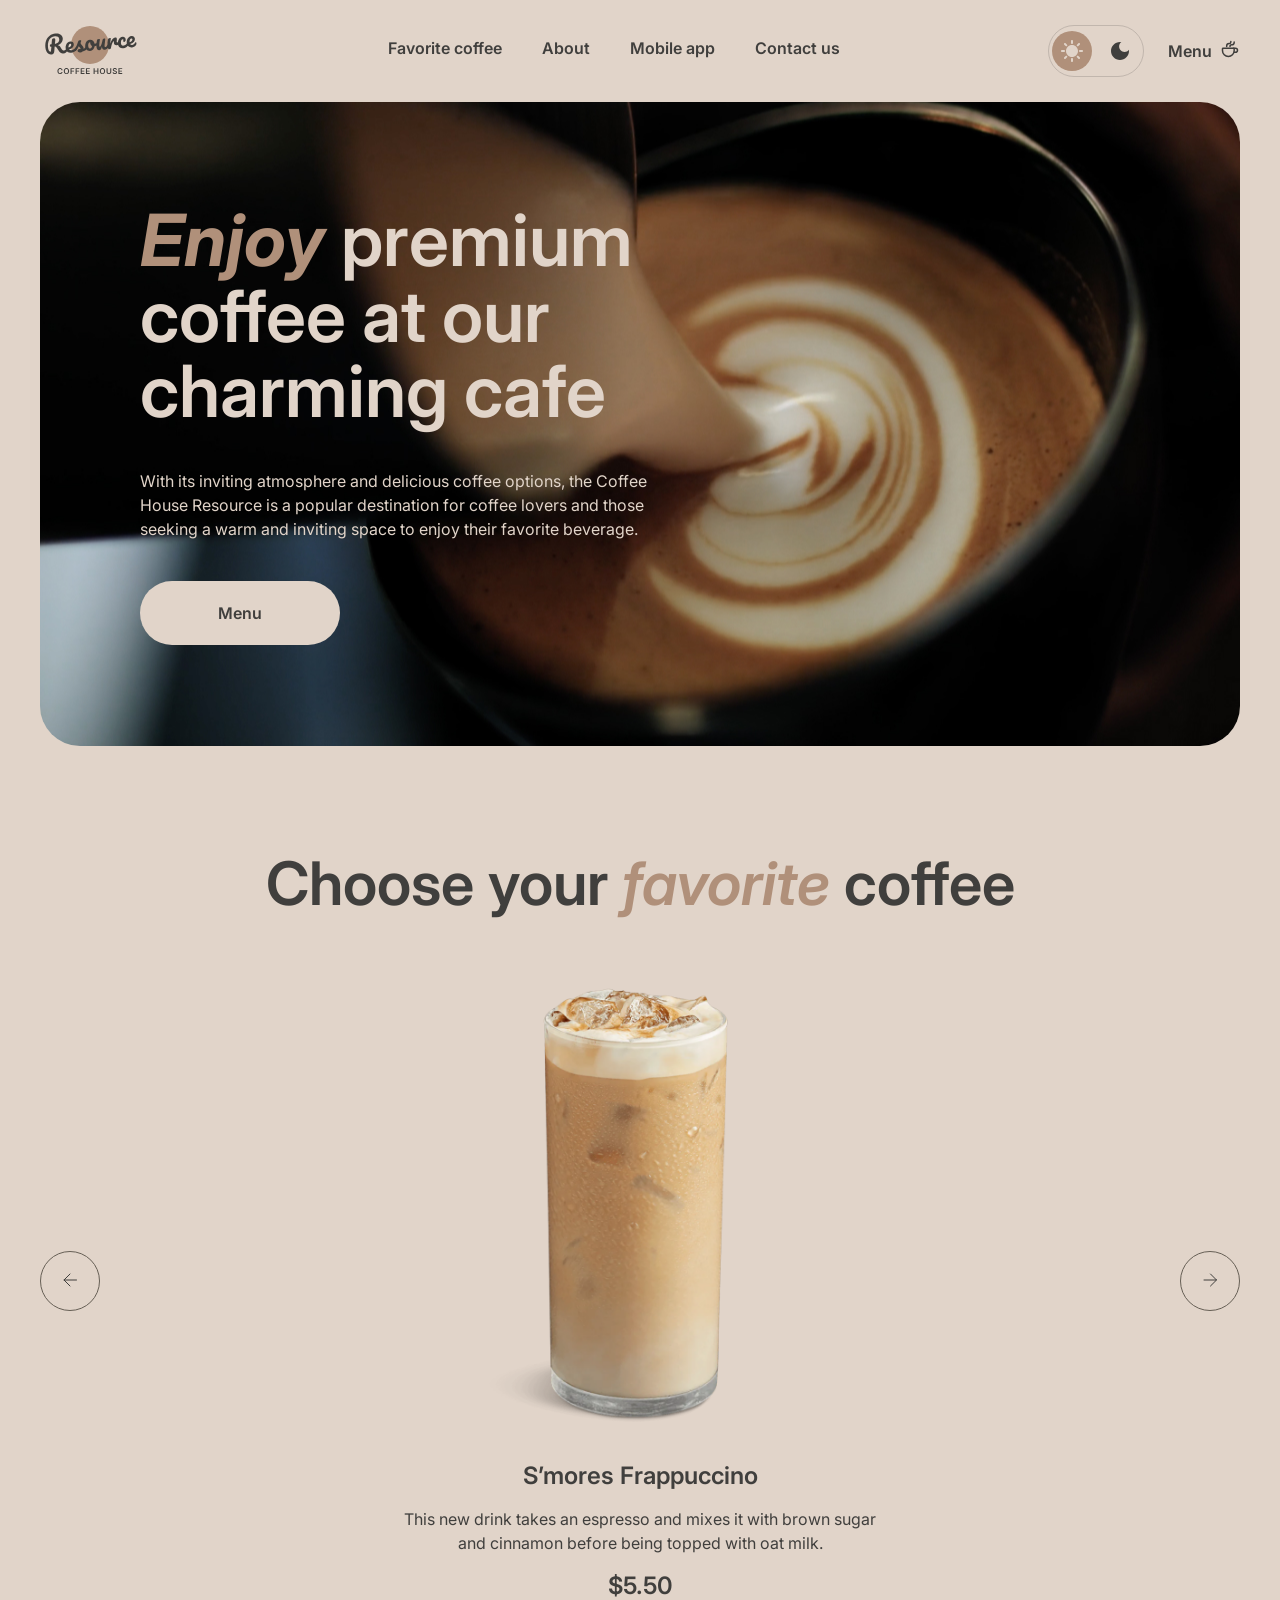
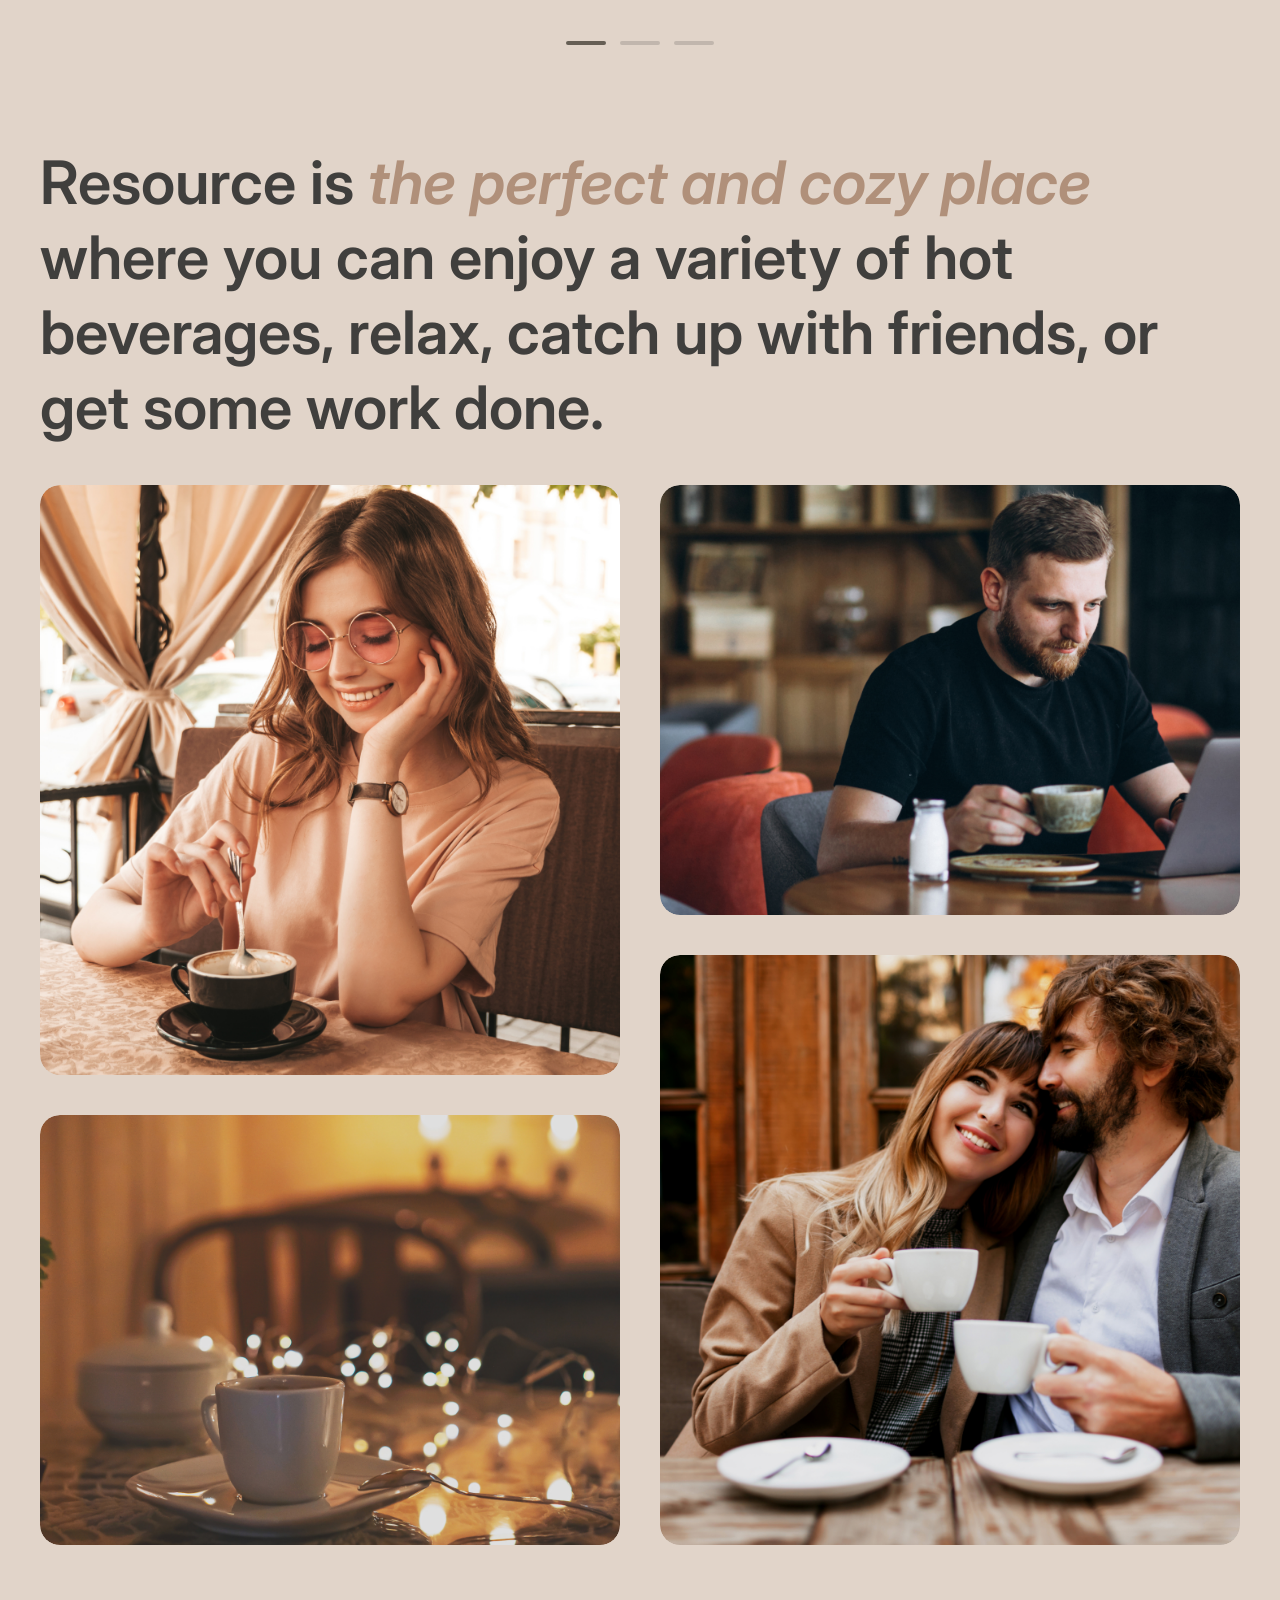
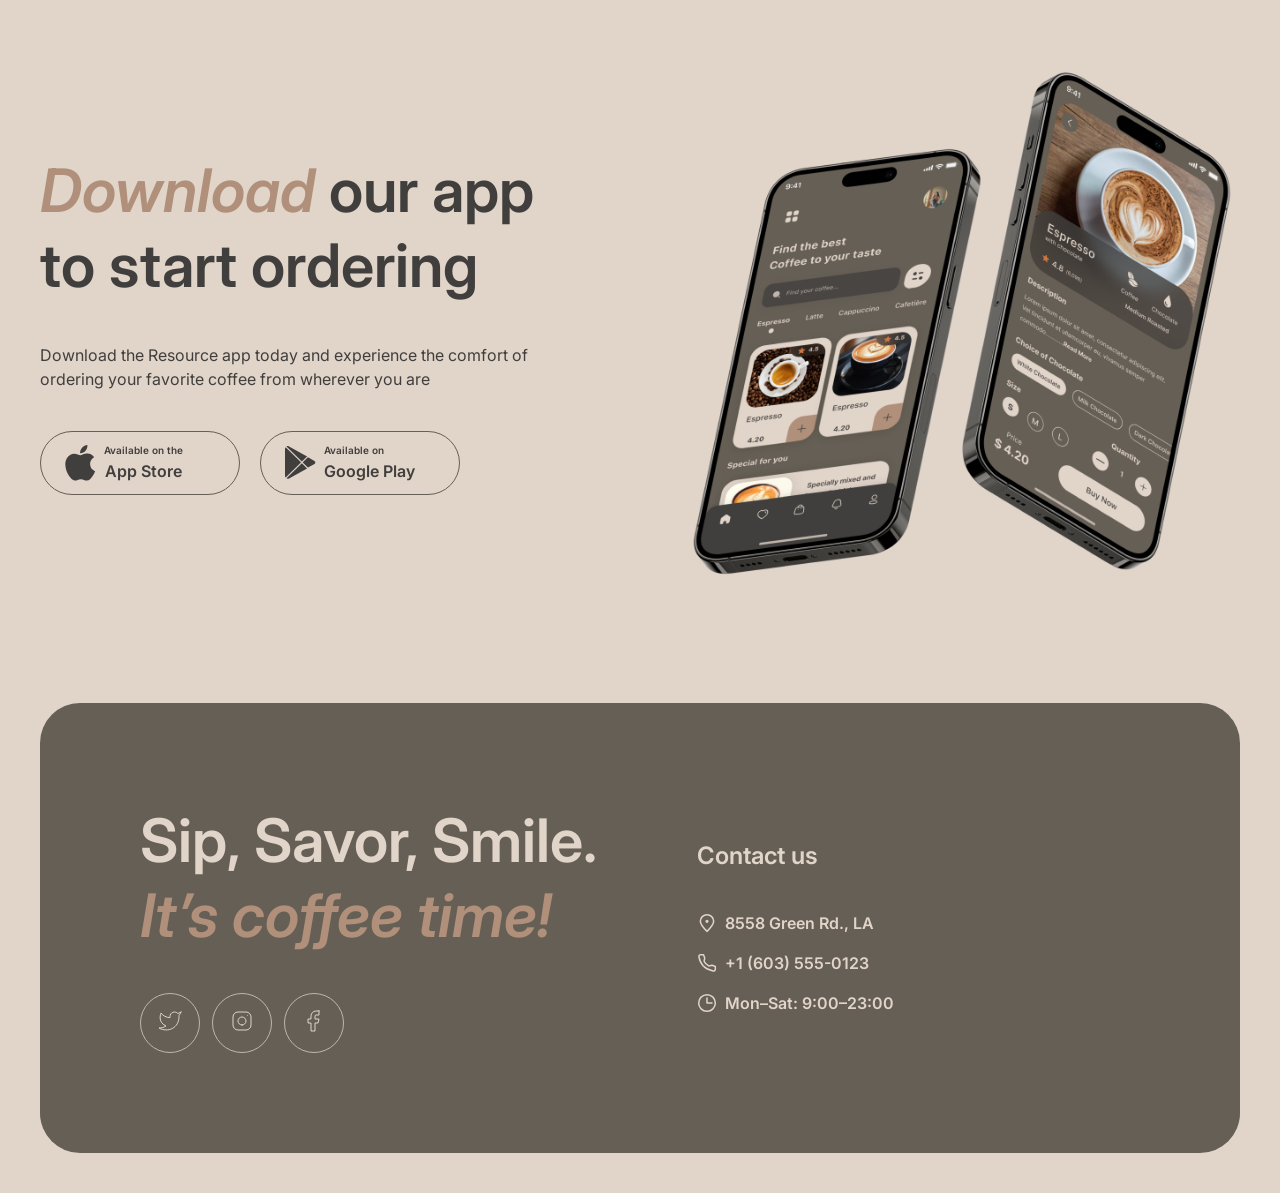
==== index.html @ 880266a3 "feat: implement slider functionality" ====
<!DOCTYPE html>
<html lang="en" data-theme="light">
<head>
    <meta charset="UTF-8">
    <meta name="viewport"
          content="width=device-width, initial-scale=1.0">
    <meta http-equiv="X-UA-Compatible" content="ie=edge">
    <title>Coffee House</title>
    <link rel="icon" href="assets/icons/free-icon-coffee-beans.png">
    <link rel="stylesheet" href="css/index.css">
</head>
<body>
<div class="wrapper">
    <header class="main-header">
        <div class="header-bar">
            <div class="header-logo">
                <a href="index.html">
                    <svg class="header-logo__icon" aria-hidden="true" width="100" height="60" viewBox="0 0 100 60" fill="none" xmlns="http://www.w3.org/2000/svg">
                        <path d="M69 25C69 35.4934 60.4934 44 50 44C39.5066 44 31 35.4934 31 25C31 14.5066 39.5066 6 50 6C60.4934 6 69 14.5066 69 25Z" fill="#B0907A"/>
                        <path d="M95.6784 22.2913C95.8856 22.2732 96.0534 22.3548 96.1817 22.5364C96.326 22.7165 96.4127 22.9739 96.442 23.3086C96.4922 23.8824 96.4 24.3884 96.1652 24.8265C95.7789 25.5509 95.2359 26.1365 94.5362 26.5832C93.8524 27.0285 93.0084 27.295 92.0042 27.3829C90.4741 27.5168 89.2469 27.1664 88.3226 26.3318C87.3969 25.4812 86.8658 24.2749 86.7291 22.7129C86.6329 21.6131 86.7748 20.5727 87.1547 19.5919C87.5333 18.5951 88.1046 17.7822 88.8687 17.1532C89.6487 16.5229 90.5568 16.1623 91.5928 16.0717C92.5173 15.9908 93.2829 16.2049 93.8895 16.714C94.4948 17.2071 94.8386 17.9239 94.9209 18.8643C95.0171 19.9641 94.7016 20.9473 93.9743 21.814C93.2617 22.6633 91.9772 23.4021 90.1208 24.0303C90.5675 24.73 91.2451 25.0401 92.1537 24.9606C92.8072 24.9035 93.3279 24.7053 93.7158 24.3662C94.1197 24.0257 94.5692 23.4725 95.0643 22.7064C95.2346 22.4506 95.4393 22.3122 95.6784 22.2913ZM91.3914 18.4503C90.8016 18.5019 90.3295 18.8885 89.9751 19.6102C89.6365 20.3304 89.5098 21.1767 89.5949 22.149L89.5991 22.1968C90.5199 21.8914 91.2318 21.4918 91.7347 20.9981C92.2376 20.5044 92.4632 19.9626 92.4117 19.3729C92.3852 19.0701 92.2766 18.8386 92.0859 18.6786C91.9098 18.5013 91.6783 18.4252 91.3914 18.4503Z" />
                        <path d="M83.2976 28.1446C81.7356 28.2813 80.4779 27.9497 79.5245 27.1497C78.5857 26.3324 78.0529 25.1985 77.926 23.7481C77.813 22.457 77.969 21.303 78.394 20.2861C78.819 19.2692 79.4149 18.4622 80.1818 17.8651C80.9487 17.268 81.7784 16.9304 82.671 16.8523C83.5477 16.7756 84.2481 16.9793 84.7723 17.4635C85.311 17.9303 85.6159 18.5702 85.6871 19.383C85.7456 20.0525 85.6437 20.6316 85.3813 21.1203C85.1348 21.6076 84.7725 21.8722 84.2944 21.9141C83.9915 21.9406 83.7382 21.8904 83.5344 21.7637C83.3465 21.6356 83.2414 21.444 83.2191 21.189C83.2093 21.0774 83.2141 20.9485 83.2334 20.8023C83.2527 20.6561 83.2676 20.5504 83.278 20.4852C83.3367 20.2392 83.357 20.0125 83.3389 19.8053C83.3208 19.5981 83.2511 19.4436 83.1297 19.3418C83.0243 19.2386 82.876 19.1953 82.6847 19.2121C82.3181 19.2441 81.9901 19.4415 81.7006 19.8041C81.4097 20.1508 81.193 20.6114 81.0506 21.186C80.9081 21.7606 80.8661 22.3826 80.9247 23.0521C81.0865 24.901 81.9723 25.7551 83.5821 25.6142C84.2356 25.557 84.9181 25.2805 85.6296 24.7846C86.3556 24.2714 87.0469 23.5444 87.7034 22.6036C87.8752 22.3637 88.0806 22.2333 88.3197 22.2124C88.5269 22.1942 88.6946 22.2759 88.8229 22.4574C88.9672 22.6375 89.054 22.895 89.0832 23.2297C89.1362 23.8354 89.028 24.3427 88.7587 24.7518C88.0904 25.7418 87.2526 26.5378 86.2452 27.1399C85.2524 27.7247 84.2699 28.0596 83.2976 28.1446Z"/>
                        <path d="M69.548 29.3476C68.9423 29.4006 68.4841 29.1195 68.1733 28.5042C67.8784 27.8876 67.6696 26.8779 67.5469 25.4753C67.3656 23.4032 67.4882 21.4089 67.9148 19.4924C68.0179 19.0177 68.2197 18.6627 68.5203 18.4276C68.8355 18.1752 69.288 18.0232 69.8778 17.9716C70.1965 17.9437 70.4232 17.964 70.5577 18.0326C70.6921 18.1011 70.7692 18.2469 70.7887 18.4701C70.811 18.7251 70.7416 19.3094 70.5806 20.2229C70.477 20.8744 70.3983 21.4434 70.3445 21.93C70.2907 22.4165 70.2626 23.0132 70.2602 23.7201C70.6663 22.3033 71.1584 21.136 71.7366 20.2181C72.3148 19.3002 72.8987 18.6308 73.4883 18.2098C74.0938 17.7874 74.6595 17.5532 75.1855 17.5072C76.2215 17.4166 76.7849 17.8893 76.8755 18.9253C76.8936 19.1325 76.8658 19.6409 76.7921 20.4504C76.7204 21.0991 76.6915 21.5032 76.7054 21.6626C76.7542 22.2204 76.9779 22.4819 77.3764 22.4471C77.8227 22.408 78.3658 22.0072 79.0057 21.2445C79.1948 21.0191 79.4009 20.8967 79.6241 20.8772C79.8313 20.8591 79.9991 20.9408 80.1274 21.1223C80.2702 21.2864 80.3549 21.5199 80.3814 21.8228C80.433 22.4125 80.314 22.8887 80.0245 23.2513C79.6187 23.7526 79.1275 24.1971 78.5511 24.5848C77.9893 24.9552 77.3736 25.1697 76.7042 25.2282C75.8594 25.3021 75.1951 25.1434 74.7111 24.7521C74.2431 24.3594 73.977 23.7965 73.9129 23.0633C73.892 22.8242 73.895 22.583 73.9219 22.3397C73.9258 22.0182 73.923 21.8016 73.9132 21.69C73.8909 21.435 73.7921 21.3151 73.6167 21.3305C73.3777 21.3514 73.0826 21.6503 72.7315 22.2271C72.395 22.7865 72.0738 23.5213 71.768 24.4314C71.4621 25.3415 71.2322 26.2932 71.0782 27.2864C70.9684 28.0509 70.8058 28.5791 70.5904 28.8709C70.3896 29.1455 70.0421 29.3044 69.548 29.3476Z" />
                        <path d="M59.2452 30.2488C58.5279 30.3116 57.9096 30.0364 57.3902 29.4233C56.8853 28.7929 56.5897 27.9836 56.5032 26.9954C56.3986 25.8 56.3828 24.7012 56.4557 23.699C56.5273 22.6809 56.6975 21.5979 56.9665 20.4501C57.0841 19.958 57.2772 19.5958 57.546 19.3635C57.8148 19.1312 58.26 18.9878 58.8816 18.9334C59.2323 18.9028 59.4762 18.9376 59.6135 19.038C59.7667 19.1371 59.8531 19.2981 59.8726 19.5213C59.8838 19.6488 59.8337 20.0868 59.7226 20.8354C59.6148 21.4391 59.534 21.9842 59.4802 22.4707C59.3078 24.1722 59.246 25.3019 59.2948 25.8598C59.3241 26.1945 59.3849 26.4301 59.4771 26.5666C59.568 26.6871 59.7011 26.7397 59.8764 26.7244C60.1155 26.7035 60.3895 26.4386 60.6983 25.9297C61.023 25.4195 61.3421 24.6608 61.6555 23.6536C61.9849 22.6451 62.2788 21.4148 62.5372 19.9627C62.6229 19.4734 62.7842 19.114 63.0211 18.8845C63.2739 18.6535 63.6633 18.5151 64.1893 18.4691C64.5559 18.437 64.8151 18.4625 64.967 18.5456C65.1174 18.6127 65.203 18.7658 65.224 19.0049C65.2588 19.4034 65.1551 20.5127 64.9128 22.3327C64.645 24.412 64.532 25.6907 64.5739 26.1688C64.6004 26.4717 64.685 26.7052 64.8279 26.8694C64.9693 27.0176 65.1437 27.0827 65.3509 27.0645C65.6697 27.0366 66.0275 26.8126 66.4244 26.3924C66.8358 25.9549 67.3698 25.2657 68.0263 24.3249C68.198 24.0851 68.4035 23.9547 68.6425 23.9337C68.8498 23.9156 69.0175 23.9973 69.1458 24.1788C69.2901 24.3589 69.3768 24.6163 69.4061 24.9511C69.4619 25.5886 69.3537 26.096 69.0815 26.4731C68.4701 27.3779 67.7896 28.1361 67.04 28.7477C66.3064 29.358 65.4375 29.707 64.4334 29.7949C63.6683 29.8618 63.0766 29.6165 62.6585 29.0588C62.2562 28.4997 62.0084 27.6862 61.9149 26.6183C61.7388 27.7259 61.4055 28.5982 60.9152 29.2354C60.4235 29.8566 59.8668 30.1944 59.2452 30.2488Z" />
                        <path d="M57.5606 22.8796C57.7678 22.8614 57.9362 22.9511 58.0659 23.1485C58.1956 23.346 58.2744 23.6041 58.3023 23.9229C58.3692 24.688 58.1779 25.1625 57.7282 25.3463C56.8011 25.7647 55.7659 26.048 54.6225 26.1963C54.4367 27.5616 53.9332 28.6898 53.1117 29.5808C52.2888 30.4559 51.3115 30.9429 50.1799 31.0419C49.2235 31.1256 48.3824 30.9663 47.6566 30.564C46.9467 30.1603 46.383 29.5913 45.9654 28.8569C45.5478 28.1225 45.3 27.309 45.2219 26.4164C45.1159 25.205 45.2529 24.1089 45.6328 23.1281C46.0114 22.1313 46.5841 21.3343 47.351 20.7372C48.1165 20.1242 48.9933 19.7744 49.9816 19.688C51.1929 19.582 52.2022 19.9193 53.0093 20.6999C53.8309 21.4632 54.3592 22.453 54.5941 23.6691C55.339 23.5558 56.2177 23.3183 57.23 22.9567C57.3547 22.9136 57.4649 22.8879 57.5606 22.8796ZM50.1494 28.4908C50.6595 28.4462 51.0797 28.2007 51.41 27.7542C51.7563 27.3063 51.959 26.6863 52.0182 25.8941C51.4948 25.6026 51.0739 25.1977 50.7555 24.6795C50.4531 24.1599 50.2754 23.5972 50.2224 22.9916C50.2001 22.7365 50.2017 22.4794 50.2272 22.2202L50.1076 22.2307C49.4701 22.2864 48.9633 22.644 48.5873 23.3032C48.2259 23.9452 48.094 24.824 48.1916 25.9398C48.2683 26.8164 48.4942 27.4712 48.8694 27.9042C49.2605 28.3357 49.6872 28.5313 50.1494 28.4908Z" />
                        <path d="M40.3093 32.4354C39.4805 32.508 38.8262 32.3725 38.3464 32.029C37.8826 31.6841 37.6298 31.2726 37.5879 30.7944C37.5517 30.38 37.6717 30.0081 37.9481 29.6787C38.2244 29.3494 38.6575 29.1589 39.2472 29.1073C39.4544 29.0892 39.6956 29.0922 39.9708 29.1163C40.2604 29.1231 40.4777 29.1282 40.6226 29.1316C40.5704 28.7185 40.4406 28.3364 40.2332 27.9851C40.0417 27.6325 39.8038 27.3 39.5195 26.9876C39.2338 26.6592 38.9682 26.3773 38.7228 26.1418C38.3109 27.1254 37.8851 27.9497 37.4454 28.6145C37.0216 29.278 36.5472 29.9137 36.0222 30.5218C35.7604 30.8338 35.4701 31.0038 35.1513 31.0316C34.8963 31.054 34.6814 30.9844 34.5067 30.823C34.3306 30.6457 34.2307 30.4216 34.207 30.1506C34.1791 29.8318 34.2648 29.5272 34.4643 29.2367L34.7416 28.827C35.5235 27.6664 36.1068 26.7159 36.4918 25.9756C36.7223 25.4896 36.9874 24.8481 37.2871 24.0509C37.5853 23.2379 37.8735 22.4016 38.1517 21.542C38.3932 20.8142 38.9921 20.4085 39.9484 20.3248C40.3947 20.2858 40.709 20.2984 40.8913 20.3628C41.0736 20.4271 41.1725 20.547 41.1878 20.7223C41.1962 20.8179 41.1775 20.9722 41.1319 21.1849C41.0863 21.3977 41.0167 21.6126 40.9233 21.8296C40.6866 22.4285 40.5857 22.9272 40.6205 23.3257C40.6415 23.5647 40.7442 23.8208 40.9286 24.0937C41.1291 24.3653 41.4235 24.7009 41.8118 25.1006C42.3804 25.7254 42.8131 26.2657 43.11 26.7216C43.4214 27.1601 43.6015 27.6583 43.6503 28.2162C43.6642 28.3756 43.6678 28.6001 43.6611 28.8898C44.4156 28.5187 45.2617 27.6335 46.1993 26.2345C46.371 25.9946 46.5765 25.8642 46.8155 25.8433C47.0227 25.8252 47.1905 25.9069 47.3188 26.0884C47.4631 26.2685 47.5498 26.5259 47.5791 26.8606C47.6321 27.4663 47.5239 27.9737 47.2545 28.3827C46.544 29.4407 45.8382 30.185 45.1371 30.6158C44.4505 31.0292 43.5747 31.2985 42.5095 31.4238C41.9194 32.0215 41.186 32.3587 40.3093 32.4354Z" />
                        <path d="M36.6171 26.7357C36.8243 26.7175 36.9921 26.7992 37.1204 26.9807C37.2646 27.1608 37.3514 27.4183 37.3807 27.753C37.4365 28.3905 37.3283 28.8979 37.0561 29.2751C36.5291 30.0439 35.7502 30.7786 34.7193 31.4791C33.7044 32.1782 32.5833 32.5815 31.3559 32.6888C29.6823 32.8353 28.3436 32.4947 27.3396 31.667C26.3356 30.8394 25.7646 29.6365 25.6266 28.0586C25.5304 26.9588 25.6722 25.9185 26.0522 24.9376C26.4308 23.9408 27.0021 23.1279 27.7662 22.4989C28.5462 21.8686 29.4542 21.508 30.4903 21.4174C31.4147 21.3365 32.1803 21.5506 32.787 22.0597C33.3923 22.5528 33.7361 23.2696 33.8183 24.21C33.9145 25.3098 33.599 26.293 32.8718 27.1597C32.1591 28.009 30.8826 28.7471 29.0422 29.3739C29.5048 30.0722 30.294 30.3726 31.4098 30.275C32.127 30.2122 32.9183 29.894 33.7836 29.3204C34.6634 28.7295 35.4025 27.9983 36.0009 27.1269C36.1726 26.887 36.378 26.7566 36.6171 26.7357ZM30.2888 23.796C29.6991 23.8476 29.227 24.2342 28.8725 24.9559C28.534 25.6761 28.4073 26.5224 28.4923 27.4947L28.4965 27.5425C29.4174 27.2371 30.1293 26.8375 30.6322 26.3438C31.1351 25.8501 31.3607 25.3083 31.3091 24.7186C31.2826 24.4158 31.174 24.1843 30.9834 24.0243C30.8072 23.847 30.5757 23.7709 30.2888 23.796Z" />
                        <path d="M27.6906 27.5167C27.8978 27.4986 28.0656 27.5803 28.1939 27.7618C28.3382 27.9419 28.4249 28.1993 28.4542 28.5341C28.5086 29.1557 28.4004 29.6631 28.1296 30.0561C27.4454 31.0476 26.7351 31.8324 25.9987 32.4108C25.261 32.9733 24.3581 33.3012 23.2902 33.3946C22.2541 33.4853 21.3451 33.2837 20.5631 32.79C19.797 32.2949 19.028 31.3985 18.256 30.1009C17.6351 29.063 17.151 28.3023 16.8035 27.8188C16.4547 27.3193 16.119 26.9712 15.7967 26.7745C15.4903 26.5765 15.1198 26.4724 14.6852 26.4622C14.6508 26.8025 14.5595 27.8705 14.4114 29.6663C14.3537 30.4744 14.3165 30.9675 14.3 31.1456C14.2256 32.1319 13.9724 32.9089 13.5402 33.4767C13.1067 34.0286 12.4038 34.3471 11.4315 34.4321C10.3636 34.5256 9.38799 34.2977 8.50477 33.7486C7.63609 33.1822 6.9298 32.3606 6.38589 31.2839C5.84059 30.1913 5.50518 28.9277 5.37968 27.4932C5.1454 24.8154 5.40544 22.4638 6.15978 20.4383C6.93006 18.4115 8.10738 16.8148 9.69174 15.6483C11.2906 14.4644 13.1899 13.7763 15.3895 13.5838C16.9196 13.45 18.223 13.5688 19.2994 13.9404C20.3759 14.312 21.1968 14.8826 21.762 15.6523C22.3432 16.4206 22.6784 17.3148 22.7676 18.3349C22.8457 19.2275 22.7073 20.1229 22.3522 21.0213C22.0117 21.9023 21.4476 22.7066 20.66 23.434C19.8724 24.1614 18.8869 24.7375 17.7034 25.1622C18.4866 25.3025 19.1057 25.5856 19.5605 26.0116C20.0154 26.4376 20.4891 27.0787 20.9816 27.9351C21.5115 28.8524 22.0112 29.5153 22.4806 29.924C22.966 30.3312 23.4955 30.5098 24.0693 30.4596C24.5794 30.4149 25.0509 30.205 25.4838 29.8299C25.9154 29.4388 26.4456 28.7981 27.0744 27.9079C27.2461 27.6681 27.4515 27.5377 27.6906 27.5167ZM11.3837 26.727C10.8418 26.7744 10.4561 26.6797 10.2266 26.4428C10.013 26.2045 9.89225 25.9259 9.86436 25.6071C9.8309 25.2246 9.92394 24.9113 10.1435 24.6672C10.379 24.4218 10.6562 24.2851 10.9749 24.2572L11.5727 24.2049C11.691 22.6206 11.8123 21.2528 11.9364 20.1016C12.053 19.0474 12.6771 18.4708 13.8088 18.3718C14.7173 18.2923 15.2071 18.659 15.2782 19.4719C15.2936 19.6473 15.2975 19.7835 15.2899 19.8805L14.9199 23.9121C15.7764 23.789 16.5393 23.5134 17.2085 23.0855C17.8937 22.6561 18.4149 22.0966 18.7722 21.4068C19.1454 20.7156 19.2957 19.9556 19.2232 19.1268C19.1353 18.1226 18.7236 17.3636 17.988 16.8498C17.2524 16.3359 16.2232 16.1369 14.9002 16.2526C13.3382 16.3893 12.0016 16.8997 10.8904 17.7839C9.79381 18.6508 8.98568 19.8779 8.46605 21.4653C7.94503 23.0366 7.78003 24.9142 7.97108 27.0978C8.06033 28.1179 8.24063 28.9855 8.51198 29.7006C8.78334 30.4157 9.08648 30.9432 9.42139 31.2834C9.75631 31.6235 10.0592 31.7817 10.3302 31.7579C10.5374 31.7398 10.6957 31.6216 10.8051 31.4032C10.9304 31.1834 11.0127 30.839 11.052 30.3698L11.3837 26.727Z" />
                        <path d="M78.4033 54.0001V48.1819H82.1874V49.0654H79.4573V50.645H81.9914V51.5285H79.4573V53.1165H82.2101V54.0001H78.4033Z" />
                        <path d="M75.9698 49.7813C75.9433 49.5332 75.8316 49.34 75.6346 49.2017C75.4395 49.0635 75.1857 48.9943 74.8732 48.9943C74.6535 48.9943 74.4651 49.0275 74.3079 49.0938C74.1507 49.1601 74.0304 49.25 73.9471 49.3637C73.8638 49.4773 73.8211 49.607 73.8192 49.7529C73.8192 49.8741 73.8467 49.9792 73.9016 50.0682C73.9585 50.1572 74.0352 50.233 74.1317 50.2955C74.2283 50.3561 74.3353 50.4072 74.4528 50.4489C74.5702 50.4906 74.6886 50.5256 74.8079 50.554L75.3533 50.6904C75.573 50.7415 75.7842 50.8106 75.9869 50.8977C76.1914 50.9849 76.3742 51.0947 76.5352 51.2273C76.698 51.3599 76.8268 51.5199 76.9215 51.7074C77.0162 51.8949 77.0636 52.1146 77.0636 52.3665C77.0636 52.7074 76.9764 53.0076 76.8022 53.2671C76.628 53.5246 76.3761 53.7263 76.0465 53.8722C75.7189 54.0161 75.3221 54.0881 74.8562 54.0881C74.4035 54.0881 74.0105 54.018 73.6772 53.8779C73.3458 53.7377 73.0863 53.5332 72.8988 53.2642C72.7132 52.9953 72.6128 52.6676 72.5977 52.2813H73.6346C73.6497 52.4839 73.7122 52.6525 73.8221 52.787C73.9319 52.9214 74.0749 53.0218 74.2511 53.0881C74.4291 53.1544 74.628 53.1875 74.8477 53.1875C75.0768 53.1875 75.2776 53.1534 75.4499 53.0852C75.6242 53.0152 75.7605 52.9186 75.859 52.7955C75.9575 52.6705 76.0077 52.5246 76.0096 52.358C76.0077 52.2065 75.9632 52.0815 75.8761 51.983C75.7889 51.8826 75.6668 51.7993 75.5096 51.733C75.3543 51.6648 75.1725 51.6042 74.9641 51.5512L74.3022 51.3807C73.823 51.2576 73.4442 51.071 73.1658 50.821C72.8893 50.5692 72.7511 50.2349 72.7511 49.8182C72.7511 49.4754 72.8439 49.1752 73.0295 48.9176C73.217 48.6601 73.4717 48.4602 73.7937 48.3182C74.1156 48.1743 74.4802 48.1023 74.8874 48.1023C75.3003 48.1023 75.6621 48.1743 75.9727 48.3182C76.2852 48.4602 76.5304 48.6582 76.7085 48.912C76.8865 49.1638 76.9783 49.4536 76.984 49.7813H75.9698Z" />
                        <path d="M70.2086 48.1819H71.2626V51.983C71.2626 52.3997 71.1641 52.7662 70.9672 53.0825C70.7721 53.3987 70.4975 53.6459 70.1433 53.8239C69.7891 54.0001 69.3753 54.0881 68.9018 54.0881C68.4264 54.0881 68.0117 54.0001 67.6575 53.8239C67.3033 53.6459 67.0287 53.3987 66.8336 53.0825C66.6386 52.7662 66.541 52.3997 66.541 51.983V48.1819H67.595V51.895C67.595 52.1374 67.648 52.3533 67.7541 52.5427C67.862 52.7321 68.0136 52.8807 68.2086 52.9887C68.4037 53.0948 68.6348 53.1478 68.9018 53.1478C69.1689 53.1478 69.3999 53.0948 69.595 52.9887C69.792 52.8807 69.9435 52.7321 70.0495 52.5427C70.1556 52.3533 70.2086 52.1374 70.2086 51.895V48.1819Z" />
                        <path d="M65.1444 51.0909C65.1444 51.7178 65.027 52.2548 64.7922 52.7017C64.5592 53.1468 64.241 53.4877 63.8376 53.7245C63.4361 53.9612 62.9806 54.0796 62.4711 54.0796C61.9617 54.0796 61.5052 53.9612 61.1018 53.7245C60.7003 53.4858 60.3821 53.144 60.1473 52.6989C59.9143 52.2519 59.7979 51.7159 59.7979 51.0909C59.7979 50.464 59.9143 49.9281 60.1473 49.483C60.3821 49.036 60.7003 48.6942 61.1018 48.4574C61.5052 48.2207 61.9617 48.1023 62.4711 48.1023C62.9806 48.1023 63.4361 48.2207 63.8376 48.4574C64.241 48.6942 64.5592 49.036 64.7922 49.483C65.027 49.9281 65.1444 50.464 65.1444 51.0909ZM64.0848 51.0909C64.0848 50.6496 64.0157 50.2775 63.8774 49.9745C63.741 49.6695 63.5516 49.4394 63.3092 49.2841C63.0668 49.1269 62.7874 49.0483 62.4711 49.0483C62.1549 49.0483 61.8755 49.1269 61.6331 49.2841C61.3907 49.4394 61.2003 49.6695 61.0621 49.9745C60.9257 50.2775 60.8575 50.6496 60.8575 51.0909C60.8575 51.5322 60.9257 51.9053 61.0621 52.2102C61.2003 52.5133 61.3907 52.7434 61.6331 52.9006C61.8755 53.0559 62.1549 53.1335 62.4711 53.1335C62.7874 53.1335 63.0668 53.0559 63.3092 52.9006C63.5516 52.7434 63.741 52.5133 63.8774 52.2102C64.0157 51.9053 64.0848 51.5322 64.0848 51.0909Z" />
                        <path d="M53.5918 54.0001V48.1819H54.6458V50.645H57.3418V48.1819H58.3986V54.0001H57.3418V51.5285H54.6458V54.0001H53.5918Z" />
                        <path d="M45.9482 54.0001V48.1819H49.7323V49.0654H47.0022V50.645H49.5363V51.5285H47.0022V53.1165H49.7551V54.0001H45.9482Z" />
                        <path d="M40.6895 54.0001V48.1819H44.4735V49.0654H41.7434V50.645H44.2775V51.5285H41.7434V53.1165H44.4963V54.0001H40.6895Z"/>
                        <path d="M35.6016 54.0001V48.1819H39.3288V49.0654H36.6555V50.645H39.0732V51.5285H36.6555V54.0001H35.6016Z" />
                        <path d="M30.5137 54.0001V48.1819H34.2409V49.0654H31.5676V50.645H33.9853V51.5285H31.5676V54.0001H30.5137Z" />
                        <path d="M29.1181 51.0909C29.1181 51.7178 29.0007 52.2548 28.7658 52.7017C28.5328 53.1468 28.2147 53.4877 27.8113 53.7245C27.4097 53.9612 26.9542 54.0796 26.4448 54.0796C25.9353 54.0796 25.4789 53.9612 25.0755 53.7245C24.6739 53.4858 24.3558 53.144 24.1209 52.6989C23.888 52.2519 23.7715 51.7159 23.7715 51.0909C23.7715 50.464 23.888 49.9281 24.1209 49.483C24.3558 49.036 24.6739 48.6942 25.0755 48.4574C25.4789 48.2207 25.9353 48.1023 26.4448 48.1023C26.9542 48.1023 27.4097 48.2207 27.8113 48.4574C28.2147 48.6942 28.5328 49.036 28.7658 49.483C29.0007 49.9281 29.1181 50.464 29.1181 51.0909ZM28.0584 51.0909C28.0584 50.6496 27.9893 50.2775 27.851 49.9745C27.7147 49.6695 27.5253 49.4394 27.2828 49.2841C27.0404 49.1269 26.7611 49.0483 26.4448 49.0483C26.1285 49.0483 25.8491 49.1269 25.6067 49.2841C25.3643 49.4394 25.1739 49.6695 25.0357 49.9745C24.8993 50.2775 24.8311 50.6496 24.8311 51.0909C24.8311 51.5322 24.8993 51.9053 25.0357 52.2102C25.1739 52.5133 25.3643 52.7434 25.6067 52.9006C25.8491 53.0559 26.1285 53.1335 26.4448 53.1335C26.7611 53.1335 27.0404 53.0559 27.2828 52.9006C27.5253 52.7434 27.7147 52.5133 27.851 52.2102C27.9893 51.9053 28.0584 51.5322 28.0584 51.0909Z" />
                        <path d="M22.5536 50.1449H21.4911C21.4608 49.9707 21.4049 49.8163 21.3235 49.6818C21.2421 49.5455 21.1407 49.4299 21.0195 49.3352C20.8983 49.2406 20.7601 49.1695 20.6048 49.1222C20.4513 49.0729 20.2856 49.0483 20.1076 49.0483C19.7913 49.0483 19.511 49.1279 19.2667 49.287C19.0224 49.4442 18.8311 49.6752 18.6928 49.9801C18.5546 50.2832 18.4854 50.6534 18.4854 51.0909C18.4854 51.536 18.5546 51.911 18.6928 52.2159C18.833 52.519 19.0243 52.7481 19.2667 52.9034C19.511 53.0568 19.7904 53.1335 20.1048 53.1335C20.279 53.1335 20.4419 53.1108 20.5934 53.0654C20.7468 53.018 20.8841 52.9489 21.0053 52.858C21.1284 52.7671 21.2317 52.6553 21.315 52.5227C21.4002 52.3902 21.4589 52.2387 21.4911 52.0682L22.5536 52.0739C22.5138 52.3504 22.4277 52.6099 22.2951 52.8523C22.1644 53.0947 21.993 53.3087 21.7809 53.4943C21.5688 53.6781 21.3207 53.822 21.0366 53.9262C20.7525 54.0284 20.4371 54.0796 20.0906 54.0796C19.5792 54.0796 19.1228 53.9612 18.7212 53.7245C18.3197 53.4877 18.0034 53.1459 17.7724 52.6989C17.5413 52.2519 17.4258 51.7159 17.4258 51.0909C17.4258 50.464 17.5423 49.9281 17.7752 49.483C18.0082 49.036 18.3254 48.6942 18.7269 48.4574C19.1284 48.2207 19.583 48.1023 20.0906 48.1023C20.4144 48.1023 20.7156 48.1477 20.994 48.2387C21.2724 48.3296 21.5205 48.4631 21.7383 48.6392C21.9561 48.8135 22.1351 49.0275 22.2752 49.2813C22.4173 49.5332 22.5101 49.821 22.5536 50.1449Z" />
                    </svg>
                </a>
            </div>
            <nav class="main-nav">
                <ul class="main-nav-list">
                    <li><a class="nav-item-link" href="#favorite-coffee">Favorite coffee</a></li>
                    <li><a class="nav-item-link" href="#about">About</a></li>
                    <li><a class="nav-item-link" href="#mobile-app">Mobile app</a></li>
                    <li><a class="nav-item-link" href="#main-footer">Contact us</a></li>
                </ul>
            </nav>
            <div class="header-controls">
                <div class="theme-controls">
                    <button class="theme-button light-theme-button active">
                        <svg class="light-theme-button-svg" aria-hidden="true" width="22" height="22" viewBox="0 0 22 22" fill="none" xmlns="http://www.w3.org/2000/svg">
                            <path d="M10 3V1C10 0.45 10.45 0 11 0C11.55 0 12 0.45 12 1V3C12 3.55 11.55 4 11 4C10.45 4 10 3.55 10 3ZM17.36 6.05L18.77 4.63C19.16 4.24 19.16 3.61 18.77 3.22C18.38 2.83 17.75 2.83 17.36 3.22L15.95 4.64C15.56 5.03 15.56 5.66 15.95 6.05C16.34 6.44 16.97 6.44 17.36 6.05ZM21 10H19C18.45 10 18 10.45 18 11C18 11.55 18.45 12 19 12H21C21.55 12 22 11.55 22 11C22 10.45 21.55 10 21 10ZM11 18C10.45 18 10 18.45 10 19V21C10 21.55 10.45 22 11 22C11.55 22 12 21.55 12 21V19C12 18.45 11.55 18 11 18ZM4.64 6.05L3.22 4.64C2.83 4.25 2.83 3.61 3.22 3.23C3.61 2.85 4.25 2.84 4.63 3.23L6.04 4.64C6.43 5.03 6.43 5.67 6.04 6.05C5.65 6.43 5.02 6.44 4.64 6.05ZM15.95 15.95C15.56 16.34 15.56 16.98 15.95 17.36L17.36 18.77C17.75 19.16 18.39 19.16 18.77 18.77C19.16 18.38 19.16 17.74 18.77 17.36L17.36 15.95C16.98 15.56 16.34 15.56 15.95 15.95ZM1 12H3C3.55 12 4 11.55 4 11C4 10.45 3.55 10 3 10H1C0.45 10 0 10.45 0 11C0 11.55 0.45 12 1 12ZM4.64 18.78L6.05 17.37C6.44 16.98 6.44 16.34 6.05 15.96C5.66 15.58 5.02 15.57 4.64 15.96L3.23 17.37C2.84 17.76 2.84 18.4 3.23 18.78C3.61 19.17 4.25 19.17 4.64 18.78ZM11 5C7.69 5 5 7.69 5 11C5 14.31 7.69 17 11 17C14.31 17 17 14.31 17 11C17 7.69 14.31 5 11 5Z" />
                        </svg>
                    </button>
                    <button class="theme-button dark-theme-button">
                        <svg class="dark-theme-button-svg" aria-hidden="true" width="18" height="18" viewBox="0 0 18 18" fill="none" xmlns="http://www.w3.org/2000/svg">
                            <path d="M9 0C4.03 0 0 4.03 0 9C0 13.97 4.03 18 9 18C13.97 18 18 13.97 18 9C18 8.54 17.96 8.08 17.9 7.64C16.92 9.01 15.32 9.9 13.5 9.9C10.52 9.9 8.1 7.48 8.1 4.5C8.1 2.69 8.99 1.08 10.36 0.0999999C9.92 0.0399999 9.46 0 9 0Z"/>
                        </svg>
                    </button>
                </div>
                <div class="menu-controls">
                    <a class="menu-link" href="menu.html">Menu
                        <svg class="menu-link__icon" aria-hidden="true" width="20" height="20" viewBox="0 0 20 20" fill="none" xmlns="http://www.w3.org/2000/svg">
                            <path d="M14.167 9.76667V11.6667C14.167 14.8883 11.5553 17.5 8.33366 17.5C5.112 17.5 2.50033 14.8883 2.50033 11.6667V9.76667C2.50033 9.4353 2.76896 9.16667 3.10033 9.16667H13.567C13.8984 9.16667 14.167 9.4353 14.167 9.76667Z" stroke-width="1.5" stroke-linecap="round" stroke-linejoin="round"/>
                            <path d="M10.0003 7.50008C10.0003 6.66675 10.5956 5.83341 11.786 5.83341C13.101 5.83341 14.167 4.76743 14.167 3.45246V2.91675" stroke-width="1.5" stroke-linecap="round" stroke-linejoin="round"/>
                            <path d="M6.66634 7.5V7.08333C6.66634 5.70262 7.78563 4.58333 9.16634 4.58333C10.0868 4.58333 10.833 3.83714 10.833 2.91667V2.5" stroke-width="1.5" stroke-linecap="round" stroke-linejoin="round"/>
                            <path d="M13.333 9.16675H15.4163C16.5669 9.16675 17.4997 10.0995 17.4997 11.2501C17.4997 12.4007 16.5669 13.3334 15.4163 13.3334H14.1663" stroke-width="1.5" stroke-linecap="round" stroke-linejoin="round"/>
                        </svg>
                    </a>
                    <button class="burger-icon"></button>
                </div>
            </div>
        </div>
        <div class="header-hero">
            <div class="hero-offer">
                <h1 class="offer-title"><strong>Enjoy</strong> premium coffee at our charming cafe</h1>
                <p class="offer-text">With its inviting atmosphere and delicious coffee options, the Coffee House Resource is a popular destination for coffee lovers and those seeking a warm and inviting space to enjoy their favorite beverage.</p>
                <button class="offer-button">
                    <svg class="menu-link__icon" aria-hidden="true" width="20" height="20" viewBox="0 0 20 20" fill="none" xmlns="http://www.w3.org/2000/svg">
                        <path d="M14.167 9.76667V11.6667C14.167 14.8883 11.5553 17.5 8.33366 17.5C5.112 17.5 2.50033 14.8883 2.50033 11.6667V9.76667C2.50033 9.4353 2.76896 9.16667 3.10033 9.16667H13.567C13.8984 9.16667 14.167 9.4353 14.167 9.76667Z" stroke-width="1.5" stroke-linecap="round" stroke-linejoin="round"/>
                        <path d="M10.0003 7.50008C10.0003 6.66675 10.5956 5.83341 11.786 5.83341C13.101 5.83341 14.167 4.76743 14.167 3.45246V2.91675" stroke-width="1.5" stroke-linecap="round" stroke-linejoin="round"/>
                        <path d="M6.66634 7.5V7.08333C6.66634 5.70262 7.78563 4.58333 9.16634 4.58333C10.0868 4.58333 10.833 3.83714 10.833 2.91667V2.5" stroke-width="1.5" stroke-linecap="round" stroke-linejoin="round"/>
                        <path d="M13.333 9.16675H15.4163C16.5669 9.16675 17.4997 10.0995 17.4997 11.2501C17.4997 12.4007 16.5669 13.3334 15.4163 13.3334H14.1663" stroke-width="1.5" stroke-linecap="round" stroke-linejoin="round"/>
                    </svg>
                    Menu
                </button>
            </div>
        </div>
    </header>
    <main class="main-content">
        <section class="favorite-coffee" id="favorite-coffee">
            <h2 class="favorite-coffee__title">Choose your <span>favorite</span> coffee</h2>
            <div class="favorite-coffee__slider">
                <button class="slider__button slider__left">
                    <svg class="slider__left-icon" aria-hidden="true" width="24" height="24" viewBox="0 0 24 24" fill="none" xmlns="http://www.w3.org/2000/svg">
                        <path d="M18.5 12H6M12 18L6 12L12 6" stroke-linecap="round" stroke-linejoin="round"/>
                    </svg>
                </button>
                <div class="slider__track">
                    <div class="slider__cards">
                        <div class="slider__card">
                            <img class="card__image" src="assets/images/slider/coffee-slider-1.png" alt="Latte in glass">
                            <h2 class="card__title">S’mores Frappuccino</h2>
                            <p class="card__description">This new drink takes an espresso and mixes it with brown sugar and cinnamon before being topped with oat milk.</p>
                            <h3 class="card__price">$5.50</h3>
                        </div>
                        <div class="slider__card">
                            <img class="card__image" src="assets/images/slider/coffee-slider-2.png" alt="Irish coffee in glass">
                            <h2 class="card__title">Irish coffee</h2>
                            <p class="card__description">Fragrant black coffee with Jameson Irish whiskey and whipped milk.</p>
                            <h3 class="card__price">$7.00</h3>
                        </div>
                        <div class="slider__card">
                            <img class="card__image" src="assets/images/slider/coffee-slider-3.png" alt="Kahlua coffee in glass">
                            <h2 class="card__title">Kahlua coffee</h2>
                            <p class="card__description">Classic coffee with milk and Kahlua liqueur under a cap of frothed milk.</p>
                            <h3 class="card__price">$7.00</h3>
                        </div>
                    </div>
                </div>
                <button class="slider__button slider__right">
                    <svg class="slider__right-icon" aria-hidden="true" width="24" height="24" viewBox="0 0 24 24" fill="none" xmlns="http://www.w3.org/2000/svg">
                        <path d="M6 12H18.5M12.5 18L18.5 12L12.5 6" stroke-linecap="round" stroke-linejoin="round"/>
                    </svg>
                </button>
            </div>
            <div class="slider__progress-bar">
                <span class="progress-bar__item active"></span>
                <span class="progress-bar__item"></span>
                <span class="progress-bar__item"></span>
            </div>
        </section>
        <section class="about" id="about">
            <h2 class="about__title">Resource is <span>the perfect and cozy place</span> where you can enjoy a variety of hot beverages, relax, catch up with friends, or get some work done.</h2>
            <div class="about__images">
                <div class="images__column-1">
                    <div class="about__image-wrapper-big">
                        <img class="about-image" src="assets/images/about-1.png" alt="Girl with coffee cup ">
                    </div>
                    <div class="about__image-wrapper-small">
                        <img class="about-image" src="assets/images/about-2.png" alt="Coffee in cup">
                    </div>
                </div>
                <div class="images__column-2">
                    <div class="about__image-wrapper-small">
                        <img class="about-image" src="assets/images/about-3.png" alt="Worker with coffee cup">
                    </div>
                    <div class="about__image-wrapper-big">
                        <img class="about-image" src="assets/images/about-4.png" alt="Duo enjoy coffee cup">
                    </div>
                </div>
            </div>
        </section>
        <section class="mobile-app" id="mobile-app">
            <div class="mobile-app__offer">
                <h2 class="mobile-offer__title"><span>Download</span> our app to start ordering</h2>
                <p class="mobile-offer__text">Download the Resource app today and experience the comfort of ordering your favorite coffee from wherever you are</p>
                <div class="mobile-offer__mobile-controls">
                    <button class="mobile-controls__ios">
                        <svg class="ios__icon" aria-hidden="true" width="31" height="36" viewBox="0 0 27 32" fill="none" xmlns="http://www.w3.org/2000/svg">
                            <path d="M22.0578 16.8306C22.021 12.8323 25.4156 10.8871 25.5708 10.7966C23.6483 8.06361 20.6684 7.69021 19.6213 7.66043C17.1185 7.40364 14.6909 9.12057 13.4159 9.12057C12.1156 9.12057 10.1523 7.68524 8.03638 7.72742C5.31352 7.76836 2.76624 9.30541 1.36919 11.6922C-1.51399 16.5589 0.636305 23.7107 3.39861 27.6446C4.7804 29.5711 6.39503 31.7223 8.50843 31.6466C10.576 31.5635 11.3483 30.3614 13.8435 30.3614C16.3157 30.3614 17.0409 31.6466 19.1963 31.5982C21.4153 31.5635 22.8124 29.6629 24.1458 27.719C25.7426 25.5108 26.3839 23.3361 26.4093 23.2245C26.3572 23.2071 22.0998 21.6229 22.0578 16.8306Z"/>
                            <path d="M17.9863 5.07263C19.0983 3.71671 19.8592 1.872 19.648 0C18.0384 0.0694711 16.0256 1.08549 14.8664 2.41164C13.8409 3.58025 12.9248 5.49566 13.1615 7.29695C14.9695 7.42845 16.8259 6.40747 17.9863 5.07263Z"/>
                        </svg>
                        <span class="ios__text">
                        <span class="ios__text__line-1">Available on the</span>
                        <span class="ios__text__line-2">App Store</span>
                    </span>
                    </button>
                    <button class="mobile-controls__android">
                        <svg class="android__icon" aria-hidden="true" width="31" height="33" viewBox="0 0 31 33" fill="none" xmlns="http://www.w3.org/2000/svg">
                            <path d="M0.572202 1.40292C0.209755 1.77285 0 2.34879 0 3.09466V29.6994C0 30.4452 0.209755 31.0212 0.572202 31.3911L0.661658 31.4723L15.9523 16.5699V16.2181L0.661658 1.31571L0.572202 1.40292Z"/>
                            <path d="M22.894 21.5399L17.8027 16.57V16.2181L22.9001 11.2481L23.0143 11.3128L29.0509 14.6617C30.7737 15.6121 30.7737 17.176 29.0509 18.1324L23.0143 21.4753L22.894 21.5399V21.5399Z"/>
                            <path d="M22.0897 22.4007L16.8781 17.3195L1.49805 32.3166C2.07025 32.903 3.00336 32.9737 4.06448 32.3872L22.0897 22.4007"/>
                            <path d="M22.0897 10.3875L4.06448 0.400992C3.00336 -0.179462 2.07025 -0.108787 1.49805 0.477683L16.8781 15.4688L22.0897 10.3875Z"/>
                        </svg>
                        <span class="android__text">
                        <span class="android__text__line-1">Available on</span>
                        <span class="android__text__line-2">Google Play</span>
                    </span>
                    </button>
                </div>
            </div>
            <div class="mobile-app__image">
                <img src="assets/images/mobile-screens.png" alt="iPhone app screenshot">
            </div>
        </section>
    </main>
    <footer class="main-footer" id="main-footer">
        <div class="footer__offer">
            <h2 class="footer__title">Sip, Savor, Smile.<span>It’s coffee time!</span></h2>
            <div class="footer__controls">
                <button class="footer__button footer__twitter-button">
                    <svg class="footer_button-icon twitter__icon" aria-hidden="true" width="24" height="24" viewBox="0 0 24 24" fill="none" xmlns="http://www.w3.org/2000/svg">
                        <path d="M23 3.01006C23 3.01006 20.9821 4.20217 19.86 4.54006C19.2577 3.84757 18.4573 3.35675 17.567 3.13398C16.6767 2.91122 15.7395 2.96725 14.8821 3.29451C14.0247 3.62177 13.2884 4.20446 12.773 4.96377C12.2575 5.72309 11.9877 6.62239 12 7.54006V8.54006C10.2426 8.58562 8.50127 8.19587 6.93101 7.4055C5.36074 6.61513 4.01032 5.44869 3 4.01006C3 4.01006 -1 13.0101 8 17.0101C5.94053 18.408 3.48716 19.109 1 19.0101C10 24.0101 21 19.0101 21 7.51006C20.9991 7.23151 20.9723 6.95365 20.92 6.68006C21.9406 5.67355 23 3.01006 23 3.01006Z"  stroke-linecap="round" stroke-linejoin="round"/>
                    </svg>
                </button>
                <button class="footer__button footer__instagram-button">
                    <svg class="footer_button-icon" aria-hidden="true" width="24" height="24" viewBox="0 0 24 24" fill="none" xmlns="http://www.w3.org/2000/svg">
                        <path d="M12 16C14.2091 16 16 14.2091 16 12C16 9.79086 14.2091 8 12 8C9.79086 8 8 9.79086 8 12C8 14.2091 9.79086 16 12 16Z"  stroke-linecap="round" stroke-linejoin="round"/>
                        <path d="M3 16V8C3 5.23858 5.23858 3 8 3H16C18.7614 3 21 5.23858 21 8V16C21 18.7614 18.7614 21 16 21H8C5.23858 21 3 18.7614 3 16Z" />
                        <path d="M17.5 6.51L17.51 6.49889" stroke-linecap="round" stroke-linejoin="round"/>
                    </svg>
                </button>
                <button class="footer__button footer__facebook-button">
                    <svg class="footer_button-icon" aria-hidden="true" width="24" height="24" viewBox="0 0 24 24" fill="none" xmlns="http://www.w3.org/2000/svg">
                        <path d="M17 2H14C12.6739 2 11.4021 2.52678 10.4645 3.46447C9.52678 4.40215 9 5.67392 9 7V10H6V14H9V22H13V14H16L17 10H13V7C13 6.73478 13.1054 6.48043 13.2929 6.29289C13.4804 6.10536 13.7348 6 14 6H17V2Z" stroke-linecap="round" stroke-linejoin="round"/>
                    </svg>
                </button>
            </div>
        </div>
        <div class="footer__contact-info">
            <h2 class="contact-info__title">Contact us</h2>
            <div class="contact-info__list">
                <a class="contact-info__item contact-info__item-1" href="https://maps.app.goo.gl/MbpjvU7vzGvJ7MXD7" target="_blank">
                <span class="contact-info__text">
                    <svg class="item__pin" aria-hidden="true" width="20" height="20" viewBox="0 0 20 20" fill="none" xmlns="http://www.w3.org/2000/svg">
                    <path d="M16.6663 8.33329C16.6663 12.0152 9.99967 18.3333 9.99967 18.3333C9.99967 18.3333 3.33301 12.0152 3.33301 8.33329C3.33301 4.65139 6.31778 1.66663 9.99967 1.66663C13.6816 1.66663 16.6663 4.65139 16.6663 8.33329Z" stroke="#E1D4C9" stroke-width="1.5"/>
                    <path d="M10.0003 9.16667C10.4606 9.16667 10.8337 8.79357 10.8337 8.33333C10.8337 7.8731 10.4606 7.5 10.0003 7.5C9.54009 7.5 9.16699 7.8731 9.16699 8.33333C9.16699 8.79357 9.54009 9.16667 10.0003 9.16667Z" fill="#E1D4C9" stroke="#E1D4C9" stroke-width="1.5" stroke-linecap="round" stroke-linejoin="round"/>
                </svg>
                    8558 Green Rd., LA
                </span>
                </a>
                <a class="contact-info__item contact-info__item-2" href="tel:+16035550123">
                <span class="contact-info__text">
                    <svg class="item__phone" aria-hidden="true" width="20" height="20" viewBox="0 0 20 20" fill="none" xmlns="http://www.w3.org/2000/svg">
                    <path d="M15.0984 12.2516L11.6665 12.9166C9.34845 11.7531 7.91654 10.4166 7.08321 8.33329L7.72483 4.89154L6.51197 1.66663L3.72946 1.66663C2.60191 1.66663 1.71466 2.59958 1.90108 3.71161C2.29888 6.08454 3.37231 10.0391 6.24987 12.9166C9.27338 15.9401 13.5661 17.3318 16.1378 17.9288C17.299 18.1983 18.3332 17.2908 18.3332 16.0988L18.3332 13.4843L15.0984 12.2516Z" stroke="#E1D4C9" stroke-width="1.5" stroke-linecap="round" stroke-linejoin="round"/>
                </svg>
                    +1 (603) 555-0123
                </span>
                </a>
                <div class="contact-info__item contact-info__item-3">
                    <svg aria-hidden="true" width="20" height="20" viewBox="0 0 20 20" fill="none" xmlns="http://www.w3.org/2000/svg">
                        <g clip-path="url(#clip0_217_1736)">
                            <path d="M10 5L10 10L15 10" stroke="#E1D4C9" stroke-width="1.5" stroke-linecap="round" stroke-linejoin="round"/>
                            <path d="M10.0003 18.3333C14.6027 18.3333 18.3337 14.6023 18.3337 9.99996C18.3337 5.39759 14.6027 1.66663 10.0003 1.66663C5.39795 1.66663 1.66699 5.39759 1.66699 9.99996C1.66699 14.6023 5.39795 18.3333 10.0003 18.3333Z" stroke="#E1D4C9" stroke-width="1.5" stroke-linecap="round" stroke-linejoin="round"/>
                        </g>
                        <defs>
                            <clipPath id="clip0_217_1736">
                                <rect width="20" height="20" fill="white"/>
                            </clipPath>
                        </defs>
                    </svg>
                    Mon–Sat: 9:00–23:00
                </div>
            </div>
        </div>
    </footer>
</div>
<script src="js/theme.js"></script>
<script src="js/carousel.js"></script>
</body>
</html>
---- css/index.css ----
@import url('https://fonts.googleapis.com/css2?family=Inter:wght@300;400;600;700&display=swap');

:root {
    --text-primary: #403F3D;
    --text-inverse: #E1D4C9;
    --text-accent: #B0907A;

    --background-page: #E1D4C9;
    --background-container: #665F55;
    --background-overlay: #403F3D;

    --border-primary: #C1B6AD;
    --border-inverse: #665F55;

    --light-theme-button-active: #B0907A;
    --light-theme-button-hover: #B0907A;

    --dark-theme-button-active: #B0907A;
    --dark-theme-button-hover: #665F55;
    --dark-theme-button-svg: #E1D4C9;
}

[data-theme="dark"] {
    --text-primary: #E1D4C9;
    --text-inverse: #E1D4C9;
    --text-accent: #B0907A;

    --background-page: #292826;
    --background-container: #403F3D;
    --background-overlay: #292826;

    --border-primary: #665F55;
    --border-inverse: #C1B6AD;

    --light-theme-button-active: #B0907A;
    --light-theme-button-hover: #403F3D;

    --dark-theme-button-active: #B0907A;
    --dark-theme-button-hover: #665F55;
    --dark-theme-button-svg: #E1D4C9;
}

html, body {
    font-size: 10px;
    background-color: var(--background-page);
    font-family: 'Inter', sans-serif;
    margin: 0;
    scroll-behavior: smooth;
}

a,
button {
    transition: all 0.7s ease;
}

.wrapper {
    max-width: 1440px;
    margin: 0 auto;
    padding: 2rem 4rem 4rem;
    box-sizing: border-box;
}

.header-bar {
    display: flex;
    justify-content: space-between;
}

.header-logo__icon {
    fill: var(--text-primary);
}

.main-nav-list {
    display: flex;
    justify-content: center;
    list-style: none;
    gap: 4rem;
    font-size: 1.6rem;
    font-weight: 600;
    color: var(--text-primary);
    line-height: 150%;
    letter-spacing: 0;
}

.main-nav-list a {
    color: inherit;
    text-decoration: none;
}

.nav-item-link {
    position: relative;
    display: inline-block;
}

.nav-item-link::after {
    content: "";
    position: absolute;
    height: 2px;
    background: var(--text-primary);
    left: 0;
    bottom: -0.4rem;
    width: 0;
    pointer-events: none;
    transition: width 0.7s ease;
}

.nav-item-link:hover::after {
    width: 100%;
}

.header-controls {
    display: flex;
    gap: 2.4rem;
    align-items: center;
}

.theme-controls {
    display: flex;
    justify-content: center;
    align-items: center;
    width: 8.8rem;
    height: 4.4rem;
    gap: 0.8rem;
    border-radius: 10rem;
    border: 0.1rem solid var(--border-primary);
    padding: 3px;
}

.theme-controls > button, .menu-link {
    background: none;
    border: none;
    cursor: pointer;
    padding: 0;
    margin: 0;
}

.menu-link__icon {
    stroke: var(--text-primary);
}

.light-theme-button.active {
    background-color: var(--light-theme-button-active);
    cursor: default;
}

.light-theme-button,
.dark-theme-button{
    display: flex;
    align-items: center;
    justify-content: center;
    width: 44px;
    height: 40px;
    border-radius: 10rem;
    transition: background-color 0.1s ease;
}

.light-theme-button-svg {
    fill: var(--text-inverse);
}

.light-theme-button:hover {
    background-color: var(--light-theme-button-hover);
}

.dark-theme-button.active {
    background-color: var(--dark-theme-button-active);
    cursor: default;
}

.dark-theme-button:hover {
    background-color: var(--dark-theme-button-hover);
    border-radius: 10rem;
}

.dark-theme-button:hover.active {
    background-color: var(--dark-theme-button-active);
}

.dark-theme-button-svg {
    fill: var(--text-primary);
}

.dark-theme-button:hover .dark-theme-button-svg path {
    fill: var(--dark-theme-button-svg);
}

.menu-link {
    position: relative;
    display: flex;
    gap: 0.8rem;
    font-family: inherit;
    color: var(--text-primary);
    font-size: 1.6rem;
    font-weight: 600;
    line-height: 150%;
    letter-spacing: 0;
    width: 7.2rem;
    height: 2.4rem;
    text-decoration: none;
}

.menu-link.active {
    cursor: default;
}

.menu-link::after {
    content: "";
    position: absolute;
    height: 2px;
    background: var(--text-primary);
    left: 0;
    bottom: -0.4rem;
    width: 0;
    transition: width 0.8s ease;
}

.menu-link:hover::after {
    width: 100%;
}

.menu-link:hover::after,
.menu-link.active::after {
    width: 100%;
}

.burger-icon {
    display: none;
    cursor: pointer;
    background: none;
    height: 4.4rem;
    width: 4.4rem;
    border: 0.1rem solid var(--border-inverse);
    border-radius: 10rem;
    position: relative;
}

.burger-icon::before,
.burger-icon::after {
    content: '';
    position: absolute;
    left: 50%;
    transform: translateX(-50%);
    width: 16px;
    height: 2px;
    background-color: var(--text-primary);
}

.burger-icon::before {
    top: calc(50% - 4px);
}

.burger-icon::after {
    top: calc(50% + 4px);
}

.header-hero {
    background-image: url("../assets/images/hero-banner.jpg");
    background-position: center;
    border-radius: 4rem;
    margin-top: 2rem;
    height: 64.4rem;
}

.hero-offer {
    width: 53rem;
    display: flex;
    flex-direction: column;
    gap: 4rem;
    padding: 10rem 0 10rem 10rem;
}

.offer-title {
    font-family: inherit;
    font-size: 7.2rem;
    color: var(--text-inverse);
    font-weight: 600;
    line-height: 105%;
    letter-spacing: 0;
    margin: 0;
}

.offer-title strong {
    font-style: italic;
    color: var(--text-accent);
}

.offer-text {
    font-family: inherit;
    font-size: 1.6rem;
    font-weight: 400;
    line-height: 150%;
    letter-spacing: 0;
    color: var(--text-inverse);
    margin: 0;
}

.offer-button {
    position: relative;
    width: 20rem;
    height: 6.4rem;
    border-radius: 10rem;
    font-family: inherit;
    border: none;
    cursor: pointer;
    padding: 0;
    margin: 0;
    color: var(--text-primary);
    font-weight: 600;
    font-size: 1.6rem;
    line-height: 150%;
    letter-spacing: 0;
    background: var(--background-page);
}

.offer-button .menu-link__icon {
    position: absolute;
    transform: translateY(-60%);
    width: 2rem;
    height: 2rem;
    top: 50%;
    right: 5.2rem;
    pointer-events: none;
    opacity: 0;
    transition: opacity 0.8s ease;
}

.offer-button:hover .menu-link__icon {
    opacity: 1;
}

.favorite-coffee {
    margin-bottom: 10rem;
}

.favorite-coffee__title {
    font-weight: 600;
    font-size: 6rem;
    line-height: 125%;
    letter-spacing: 0;
    text-align: center;
    color: var(--text-primary);
    margin: 10rem 0 4rem;
}

.favorite-coffee__title span {
    font-style: italic;
    color: var(--text-accent);
}

.favorite-coffee__slider {
    display: flex;
    justify-content: space-between;
    align-items: center;
}

.slider__button {
    background: none;
    cursor: pointer;
    padding: 0;
    margin: 0;
    border: 1px solid var(--border-inverse);
    width: 6rem;
    height: 6rem;
    border-radius: 100px;
}

.slider__button:hover {
    background: var(--background-container);
    border: 1px solid transparent;
}

.slider__left-icon,
.slider__right-icon {
    stroke: var(--text-primary);
}

.slider__button:hover .slider__left-icon path,
.slider__button:hover .slider__right-icon path{
    stroke: var(--text-inverse);
}

.slider__track {
    overflow: hidden;
    position: relative;
    max-width: 48rem;
    /*width: 100%;*/
}

.slider__cards {
    display: flex;
    width: 100%;
    transition: transform 0.5s ease-in-out;
}

.slider__card {
    flex: 0 0 100%;
    min-width: 0;
    max-width: 48rem;
    display: flex;
    flex-direction: column;
    align-items: center;
}

.card__title {
    margin: 2rem 0 0;
    font-weight: 600;
    font-size: 2.4rem;
    line-height: 125%;
    letter-spacing: 0;
    text-align: center;
    color: var(--text-primary);
}
.card__image {
    width: 100%;
    height: 100%;
}


.card__description {
    margin: 1.6rem 0 0;
    font-weight: 400;
    font-size: 1.6rem;
    line-height: 150%;
    letter-spacing: 0;
    text-align: center;
    color: var(--text-primary);
}

.card__price {
    margin: 1.6rem 0 0;
    font-weight: 600;
    font-size: 2.4rem;
    line-height: 125%;
    letter-spacing: 0;
    text-align: center;
    color: var(--text-primary);
}

.slider__progress-bar {
    display: flex;
    gap: 1.4rem;
    justify-content: center;
    margin-top: 4rem;
}

.progress-bar__item {
    display: inline-block;
    border-radius: 10rem;
    height: 0.4rem;
    width: 4rem;
    background: var(--border-primary);
}

.progress-bar__item.active {
    background: var( --border-inverse);
}

.about__title {
    font-weight: 600;
    font-size: 6rem;
    line-height: 125%;
    letter-spacing: -1%;
    color: var(--text-primary);
    margin: 0 0 4rem;
}

.about {
    margin-bottom: 10rem;
}

.about__title span {
    font-style: italic;
    color: var(--text-accent);
}

.about__images {
    display: flex;
    gap: 4rem;
}

.images__column-1,
.images__column-2 {
    display: flex;
    flex-direction: column;
    gap: 4rem;
    flex: 1;
    min-width: 0;
}

.about__image-wrapper-big {
    height: 590px;
    width: 100%;
    border-radius: 20px;
    overflow: hidden;
}

.about__image-wrapper-small {
    height: 430px;
    width: 100%;
    border-radius: 20px;
    overflow: hidden;
}

.about-image {
    object-fit: cover;
    width: 100%;
    height: 100%;
    border-radius: 2rem;
}

.mobile-app {
    margin-bottom: 10rem;
    display: flex;
    gap: 10rem;
    align-items: center;
}

.mobile-app__offer {
    display: flex;
    flex-direction: column;
    justify-content: center;
    align-items: stretch;
    gap: 4rem;
}

.mobile-offer__title {
    font-weight: 600;
    font-size: 6rem;
    line-height: 125%;
    letter-spacing: 0;
    color: var(--text-primary);
    margin: 0;
}

.mobile-offer__title span {
    font-style: italic;
    color: var(--text-accent);
}

.mobile-offer__text {
    font-weight: 400;
    font-size: 16px;
    line-height: 150%;
    letter-spacing: 0;
    color: var(--text-primary);
    margin: 0;
}

.mobile-offer__mobile-controls {
    display: flex;
    gap: 2rem;
}

.mobile-controls__ios,
.mobile-controls__android {
    display: flex;
    align-items: center;
    padding-left: 2.4rem;
    gap: 0.8rem;
    width: 20rem;
    height: 6.4rem;
    background: none;
    cursor: pointer;
    border: 0.1rem solid var(--border-inverse);
    border-radius: 10rem;
}

.mobile-controls__ios:hover,
.mobile-controls__android:hover {
    background: var(--background-container);
    border: 0.1rem solid transparent;
}

.ios__icon path,
.android__icon path {
    fill: var(--text-primary);
}

.mobile-controls__ios:hover .ios__icon path,
.mobile-controls__android:hover .android__icon path {
    fill: var(--text-inverse);
}

.mobile-controls__ios:hover .ios__text__line-1,
.mobile-controls__ios:hover .ios__text__line-2,
.mobile-controls__android:hover .android__text__line-1,
.mobile-controls__android:hover .android__text__line-2 {
    color: var(--text-inverse);
}

.mobile-app__image {
    max-height: 63rem;
    min-width: 46.323%;
}

.mobile-app__image img {
    width: 100%;
    height: 100%;
}


.ios__text,
.android__text {
    display: flex;
    flex-direction: column;
    gap: 0.2rem
}

.ios__text__line-1,
.android__text__line-1 {
    font-family: 'Inter', sans-serif;
    color: var(--text-primary);
    font-weight: 600;
    font-size: 1rem;
    line-height: 140%;
    letter-spacing: 0;
    text-align: left;
}

.ios__text__line-2,
.android__text__line-2 {
    font-family: 'Inter', sans-serif;
    color: var(--text-primary);
    font-weight: 600;
    font-size: 1.6rem;
    line-height: 150%;
    letter-spacing: 0;
}

.main-footer {
    display: flex;
    background-color: var(--background-container);
    border-radius: 4rem;
    padding: 10rem;
    gap: 10rem;
    align-items: center;
}

.footer__offer {
    display: flex;
    flex-direction: column;
    max-width: 53rem;
    gap: 4rem;
}

.footer__title {
    margin: 0;
    font-weight: 600;
    font-size: 60px;
    line-height: 125%;
    letter-spacing: 0;
    color: var(--text-inverse);
}

.footer__title span {
    display: block;
    font-style: italic;
    color: var(--text-accent);
}

.footer__controls {
    display: flex;
    gap: 1.2rem;
}

.footer__button {
    height: 6rem;
    width: 6rem;
    border: 0.1rem solid var(--border-primary);
    border-radius: 4rem;
    cursor: pointer;
    background: none;
}

.footer__button:hover {
    background: var(--background-page);
    border: 0.1rem solid var(--background-page);
}

.footer_button-icon {
    stroke: var(--text-inverse);
}

.footer__button:hover .footer_button-icon path {
    stroke: var(--text-primary);
}

.footer__contact-info {
    display: flex;
    flex-direction: column;
    gap: 4rem
}

.contact-info__title {
    font-weight: 600;
    font-size: 24px;
    line-height: 125%;
    letter-spacing: 0;
    color: var(--text-inverse);
    margin: 0;
}

.contact-info__list {
    display: flex;
    flex-direction: column;
    gap: 1.6rem;
}

.contact-info__item {
    display: flex;
    align-items: center;
    text-decoration: none;
    font-weight: 600;
    font-size: 16px;
    line-height: 150%;
    letter-spacing: 0;
    color: var(--text-inverse);
}

.contact-info__text {
    position: relative;
    display: inline-flex;
    align-items: center;
    gap: 0.8rem;
}

.contact-info__text::after {
    content: "";
    position: absolute;
    left: 0;
    bottom: -0.4rem;
    width: 0;
    height: 2px;
    background: #E1D4C9;
    transition: width 0.7s ease;
}

.contact-info__item:hover .contact-info__text::after {
    width: 100%;
}

.contact-info__item-3 {
    gap: 0.8rem;
}

@media (max-width: 999px) {
    .mobile-app {
        flex-direction: column;
    }
}

@media (max-width: 768px) {
    .hero-offer {
        padding-left: 6rem;
    }

    .main-nav {
        display: none;
    }

    .menu-link {
        display: none;
    }

    .burger-icon {
        display: block;
    }

    .about__images {
        flex-direction: column;
    }

    .about__image-wrapper-small {
        display: none;
    }

    .mobile-offer__title {
        max-width: 59rem;
    }

    .main-footer {
        flex-direction: column;
        padding-left: 6rem;
        padding-right: 6rem;
        align-items: normal;
    }
}

@media (max-width: 670px) {
    .header-hero {
        display: flex;
    }

    .hero-offer {
        padding-left: 1.6rem;
    }

    .offer-title {
        font-size: 4.2rem;
    }

    .favorite-coffee__slider {
        /*justify-content: center;*/
    }

    .slider__button {
        display: none;
    }

    .wrapper {
        padding: 2rem 2rem 4rem;
    }
}

@media (max-width: 470px) {
    .mobile-offer__mobile-controls {
        flex-direction: column;
    }
}

@media (max-width: 380px) {
    .wrapper {
        padding: 2rem 1.6rem 4rem;
    }

    .header-controls {
        gap: 1.2rem;
    }

    .header-hero {
        height: auto;
        min-height: 55.2rem;
        width: 33.2rem;
    }

    .hero-offer {
        padding: 6rem 1.6rem;
    }

    .offer-title {
        font-size: 4.2rem;
        letter-spacing: -3%;
    }

    .offer-text {
        font-size: 1.6rem;
        letter-spacing: -3%;
    }

    .favorite-coffee__title {
        font-size: 3.2rem;
    }

    .about__title {
        font-size: 3.17rem;
    }

    .mobile-offer__title {
        font-size: 32px;
        letter-spacing: 3%;
    }

    .card__description {
        text-align: center;
        letter-spacing: -2%;
    }

    .main-footer {
        padding: 6rem 1.6rem;
        gap: 4rem;
    }

    .footer__title {
        font-size: 3.2rem;
    }
}
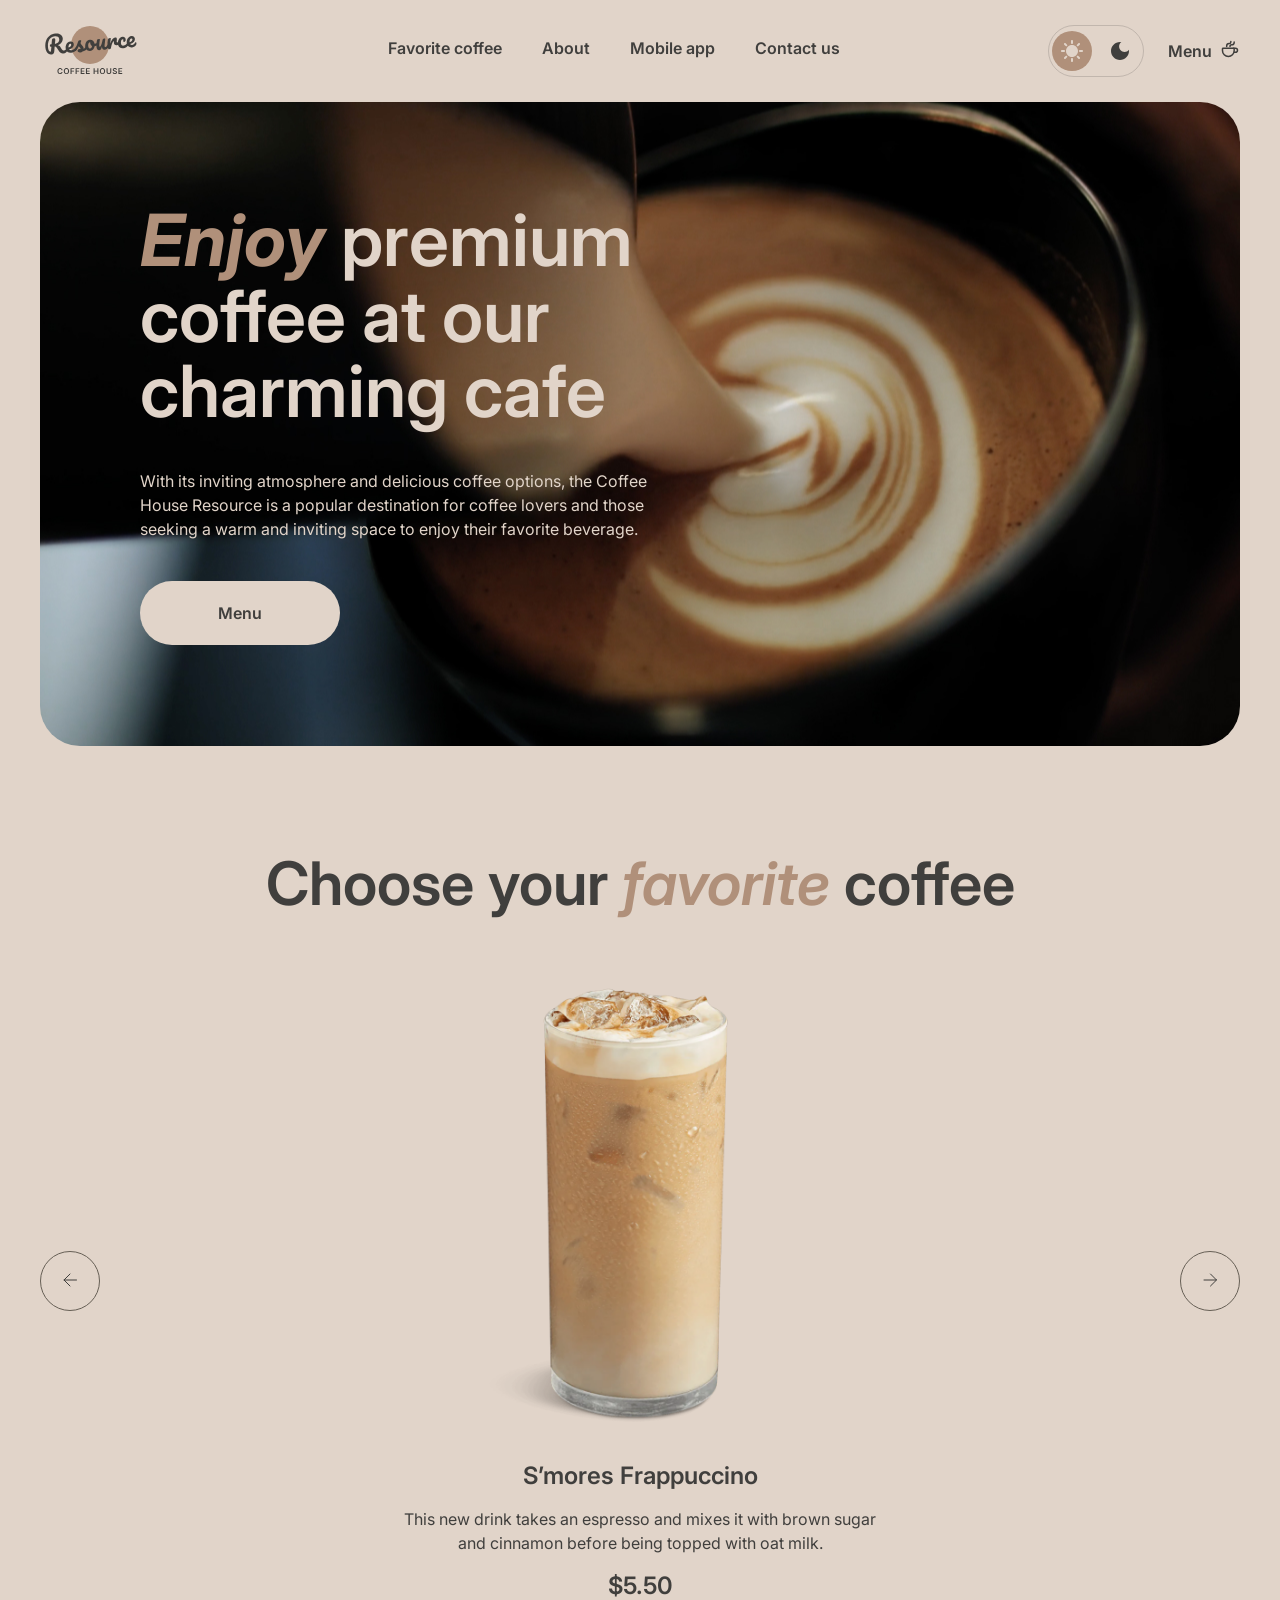
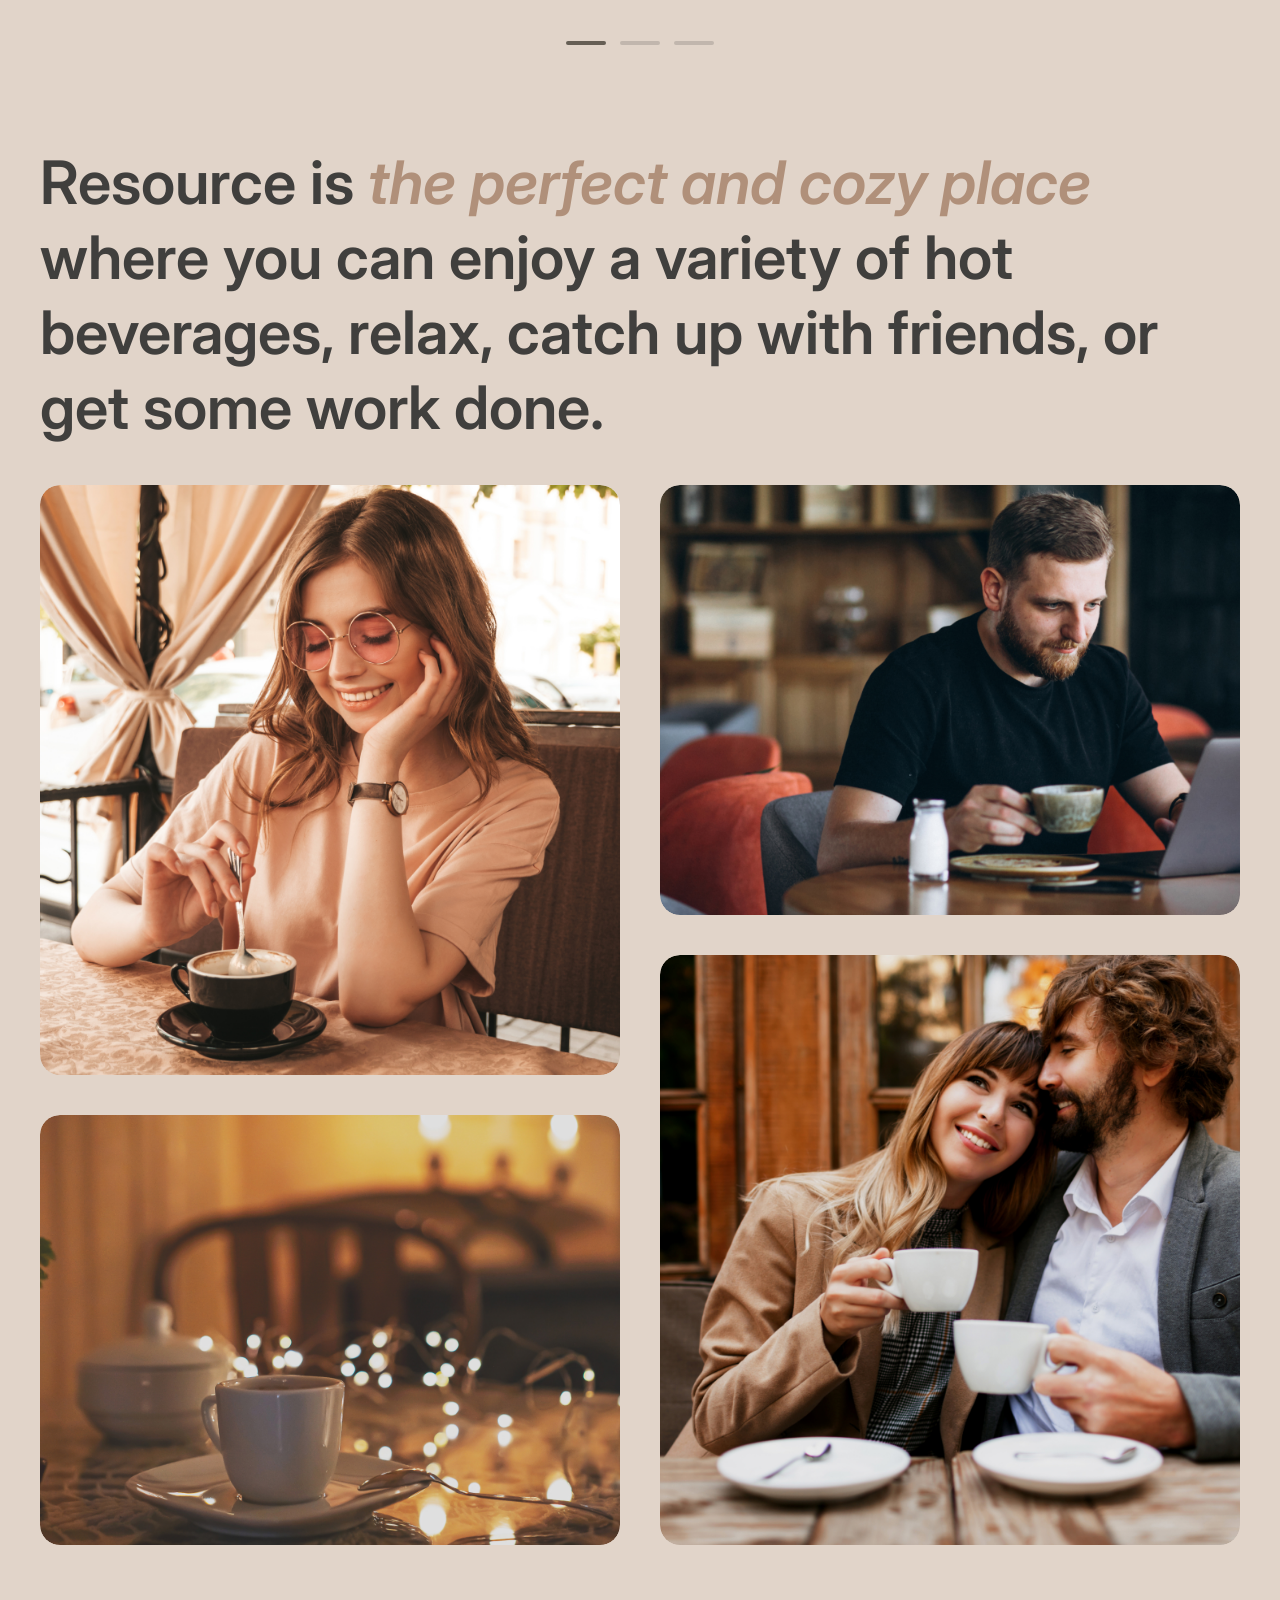
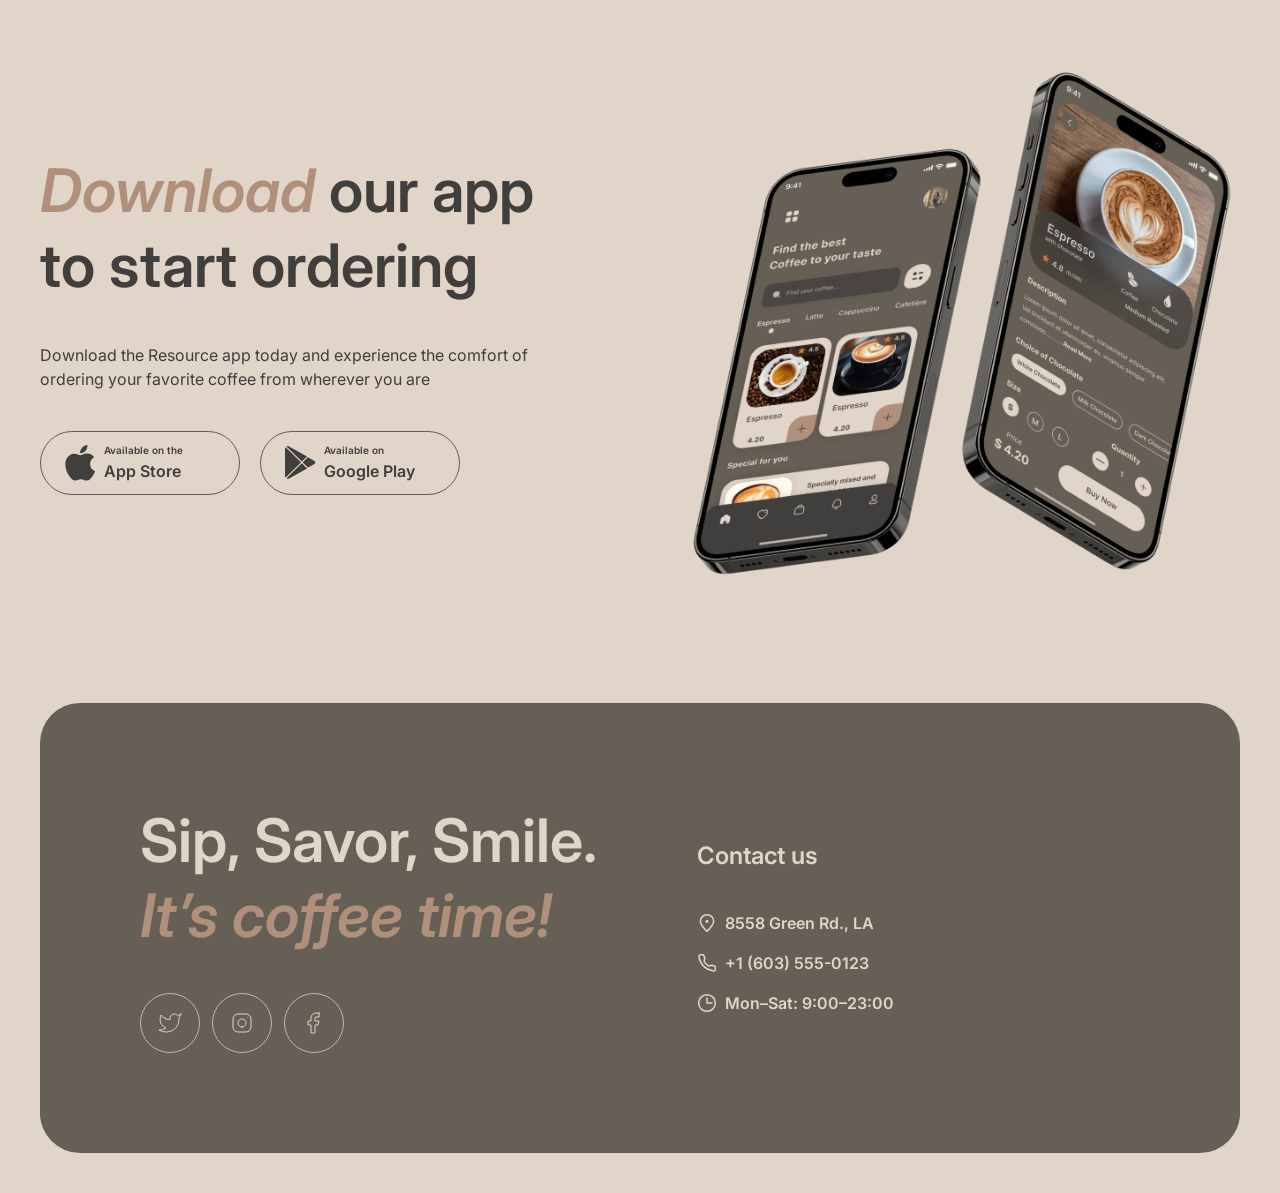
==== commit 51189d0a: "fix: replace button tags with link tags" ====
--- a/index.html
+++ b/index.html
@@ -98,27 +98,11 @@
                         <path d="M18.5 12H6M12 18L6 12L12 6" stroke-linecap="round" stroke-linejoin="round"/>
                     </svg>
                 </button>
-                <div class="slider__track">
-                    <div class="slider__cards">
-                        <div class="slider__card">
-                            <img class="card__image" src="assets/images/slider/coffee-slider-1.png" alt="Latte in glass">
-                            <h2 class="card__title">S’mores Frappuccino</h2>
-                            <p class="card__description">This new drink takes an espresso and mixes it with brown sugar and cinnamon before being topped with oat milk.</p>
-                            <h3 class="card__price">$5.50</h3>
-                        </div>
-                        <div class="slider__card">
-                            <img class="card__image" src="assets/images/slider/coffee-slider-2.png" alt="Irish coffee in glass">
-                            <h2 class="card__title">Irish coffee</h2>
-                            <p class="card__description">Fragrant black coffee with Jameson Irish whiskey and whipped milk.</p>
-                            <h3 class="card__price">$7.00</h3>
-                        </div>
-                        <div class="slider__card">
-                            <img class="card__image" src="assets/images/slider/coffee-slider-3.png" alt="Kahlua coffee in glass">
-                            <h2 class="card__title">Kahlua coffee</h2>
-                            <p class="card__description">Classic coffee with milk and Kahlua liqueur under a cap of frothed milk.</p>
-                            <h3 class="card__price">$7.00</h3>
-                        </div>
-                    </div>
+                <div class="slider__card">
+                    <img class="card__image" src="assets/images/coffee-slider-1.png" alt="Latte in glass">
+                    <h2 class="card__title">S’mores Frappuccino</h2>
+                    <p class="card__description">This new drink takes an espresso and mixes it with brown sugar and cinnamon before being topped with oat milk.</p>
+                    <h3 class="card__price">$5.50</h3>
                 </div>
                 <button class="slider__button slider__right">
                     <svg class="slider__right-icon" aria-hidden="true" width="24" height="24" viewBox="0 0 24 24" fill="none" xmlns="http://www.w3.org/2000/svg">
@@ -126,10 +110,10 @@
                     </svg>
                 </button>
             </div>
-            <div class="slider__progress-bar">
-                <span class="progress-bar__item active"></span>
-                <span class="progress-bar__item"></span>
-                <span class="progress-bar__item"></span>
+            <div class="slider__pagination">
+                <span class="pagination__bar active"></span>
+                <span class="pagination__bar"></span>
+                <span class="pagination__bar"></span>
             </div>
         </section>
         <section class="about" id="about">
@@ -158,7 +142,7 @@
                 <h2 class="mobile-offer__title"><span>Download</span> our app to start ordering</h2>
                 <p class="mobile-offer__text">Download the Resource app today and experience the comfort of ordering your favorite coffee from wherever you are</p>
                 <div class="mobile-offer__mobile-controls">
-                    <button class="mobile-controls__ios">
+                    <a class="mobile-controls__ios" href="https://www.apple.com/app-store/" target="_blank">
                         <svg class="ios__icon" aria-hidden="true" width="31" height="36" viewBox="0 0 27 32" fill="none" xmlns="http://www.w3.org/2000/svg">
                             <path d="M22.0578 16.8306C22.021 12.8323 25.4156 10.8871 25.5708 10.7966C23.6483 8.06361 20.6684 7.69021 19.6213 7.66043C17.1185 7.40364 14.6909 9.12057 13.4159 9.12057C12.1156 9.12057 10.1523 7.68524 8.03638 7.72742C5.31352 7.76836 2.76624 9.30541 1.36919 11.6922C-1.51399 16.5589 0.636305 23.7107 3.39861 27.6446C4.7804 29.5711 6.39503 31.7223 8.50843 31.6466C10.576 31.5635 11.3483 30.3614 13.8435 30.3614C16.3157 30.3614 17.0409 31.6466 19.1963 31.5982C21.4153 31.5635 22.8124 29.6629 24.1458 27.719C25.7426 25.5108 26.3839 23.3361 26.4093 23.2245C26.3572 23.2071 22.0998 21.6229 22.0578 16.8306Z"/>
                             <path d="M17.9863 5.07263C19.0983 3.71671 19.8592 1.872 19.648 0C18.0384 0.0694711 16.0256 1.08549 14.8664 2.41164C13.8409 3.58025 12.9248 5.49566 13.1615 7.29695C14.9695 7.42845 16.8259 6.40747 17.9863 5.07263Z"/>
@@ -167,8 +151,8 @@
                         <span class="ios__text__line-1">Available on the</span>
                         <span class="ios__text__line-2">App Store</span>
                     </span>
-                    </button>
-                    <button class="mobile-controls__android">
+                    </a>
+                    <a class="mobile-controls__android" href="https://play.google.com/store/" target="_blank">
                         <svg class="android__icon" aria-hidden="true" width="31" height="33" viewBox="0 0 31 33" fill="none" xmlns="http://www.w3.org/2000/svg">
                             <path d="M0.572202 1.40292C0.209755 1.77285 0 2.34879 0 3.09466V29.6994C0 30.4452 0.209755 31.0212 0.572202 31.3911L0.661658 31.4723L15.9523 16.5699V16.2181L0.661658 1.31571L0.572202 1.40292Z"/>
                             <path d="M22.894 21.5399L17.8027 16.57V16.2181L22.9001 11.2481L23.0143 11.3128L29.0509 14.6617C30.7737 15.6121 30.7737 17.176 29.0509 18.1324L23.0143 21.4753L22.894 21.5399V21.5399Z"/>
@@ -179,7 +163,7 @@
                         <span class="android__text__line-1">Available on</span>
                         <span class="android__text__line-2">Google Play</span>
                     </span>
-                    </button>
+                    </a>
                 </div>
             </div>
             <div class="mobile-app__image">
@@ -191,23 +175,23 @@
         <div class="footer__offer">
             <h2 class="footer__title">Sip, Savor, Smile.<span>It’s coffee time!</span></h2>
             <div class="footer__controls">
-                <button class="footer__button footer__twitter-button">
+                <a class="footer__button footer__twitter-button" href="https://x.com/SpecCoffeeHouse" target="_blank">
                     <svg class="footer_button-icon twitter__icon" aria-hidden="true" width="24" height="24" viewBox="0 0 24 24" fill="none" xmlns="http://www.w3.org/2000/svg">
                         <path d="M23 3.01006C23 3.01006 20.9821 4.20217 19.86 4.54006C19.2577 3.84757 18.4573 3.35675 17.567 3.13398C16.6767 2.91122 15.7395 2.96725 14.8821 3.29451C14.0247 3.62177 13.2884 4.20446 12.773 4.96377C12.2575 5.72309 11.9877 6.62239 12 7.54006V8.54006C10.2426 8.58562 8.50127 8.19587 6.93101 7.4055C5.36074 6.61513 4.01032 5.44869 3 4.01006C3 4.01006 -1 13.0101 8 17.0101C5.94053 18.408 3.48716 19.109 1 19.0101C10 24.0101 21 19.0101 21 7.51006C20.9991 7.23151 20.9723 6.95365 20.92 6.68006C21.9406 5.67355 23 3.01006 23 3.01006Z"  stroke-linecap="round" stroke-linejoin="round"/>
                     </svg>
-                </button>
-                <button class="footer__button footer__instagram-button">
+                </a>
+                <a class="footer__button footer__instagram-button" href="https://www.instagram.com/spect.coffeehouse/" target="_blank">
                     <svg class="footer_button-icon" aria-hidden="true" width="24" height="24" viewBox="0 0 24 24" fill="none" xmlns="http://www.w3.org/2000/svg">
                         <path d="M12 16C14.2091 16 16 14.2091 16 12C16 9.79086 14.2091 8 12 8C9.79086 8 8 9.79086 8 12C8 14.2091 9.79086 16 12 16Z"  stroke-linecap="round" stroke-linejoin="round"/>
                         <path d="M3 16V8C3 5.23858 5.23858 3 8 3H16C18.7614 3 21 5.23858 21 8V16C21 18.7614 18.7614 21 16 21H8C5.23858 21 3 18.7614 3 16Z" />
                         <path d="M17.5 6.51L17.51 6.49889" stroke-linecap="round" stroke-linejoin="round"/>
                     </svg>
-                </button>
-                <button class="footer__button footer__facebook-button">
+                </a>
+                <a class="footer__button footer__facebook-button" href="https://www.facebook.com/people/Spect-Coffee-House/61555951813393/" target="_blank">
                     <svg class="footer_button-icon" aria-hidden="true" width="24" height="24" viewBox="0 0 24 24" fill="none" xmlns="http://www.w3.org/2000/svg">
                         <path d="M17 2H14C12.6739 2 11.4021 2.52678 10.4645 3.46447C9.52678 4.40215 9 5.67392 9 7V10H6V14H9V22H13V14H16L17 10H13V7C13 6.73478 13.1054 6.48043 13.2929 6.29289C13.4804 6.10536 13.7348 6 14 6H17V2Z" stroke-linecap="round" stroke-linejoin="round"/>
                     </svg>
-                </button>
+                </a>
             </div>
         </div>
         <div class="footer__contact-info">
@@ -249,6 +233,5 @@
     </footer>
 </div>
 <script src="js/theme.js"></script>
-<script src="js/carousel.js"></script>
 </body>
 </html>
--- a/css/index.css
+++ b/css/index.css
@@ -378,22 +378,7 @@
     stroke: var(--text-inverse);
 }
 
-.slider__track {
-    overflow: hidden;
-    position: relative;
-    max-width: 48rem;
-    /*width: 100%;*/
-}
-
-.slider__cards {
-    display: flex;
-    width: 100%;
-    transition: transform 0.5s ease-in-out;
-}
-
 .slider__card {
-    flex: 0 0 100%;
-    min-width: 0;
     max-width: 48rem;
     display: flex;
     flex-direction: column;
@@ -435,14 +420,14 @@
     color: var(--text-primary);
 }
 
-.slider__progress-bar {
+.slider__pagination {
     display: flex;
     gap: 1.4rem;
     justify-content: center;
     margin-top: 4rem;
 }
 
-.progress-bar__item {
+.pagination__bar {
     display: inline-block;
     border-radius: 10rem;
     height: 0.4rem;
@@ -450,7 +435,7 @@
     background: var(--border-primary);
 }
 
-.progress-bar__item.active {
+.pagination__bar.active {
     background: var( --border-inverse);
 }
 
@@ -552,6 +537,7 @@
 
 .mobile-controls__ios,
 .mobile-controls__android {
+    box-sizing: border-box;
     display: flex;
     align-items: center;
     padding-left: 2.4rem;
@@ -562,6 +548,7 @@
     cursor: pointer;
     border: 0.1rem solid var(--border-inverse);
     border-radius: 10rem;
+    text-decoration: none;
 }
 
 .mobile-controls__ios:hover,
@@ -663,6 +650,10 @@
 }
 
 .footer__button {
+    display: flex;
+    align-items: center;
+    justify-content: center;
+    box-sizing: border-box;
     height: 6rem;
     width: 6rem;
     border: 0.1rem solid var(--border-primary);
@@ -798,10 +789,6 @@
         font-size: 4.2rem;
     }
 
-    .favorite-coffee__slider {
-        /*justify-content: center;*/
-    }
-
     .slider__button {
         display: none;
     }
